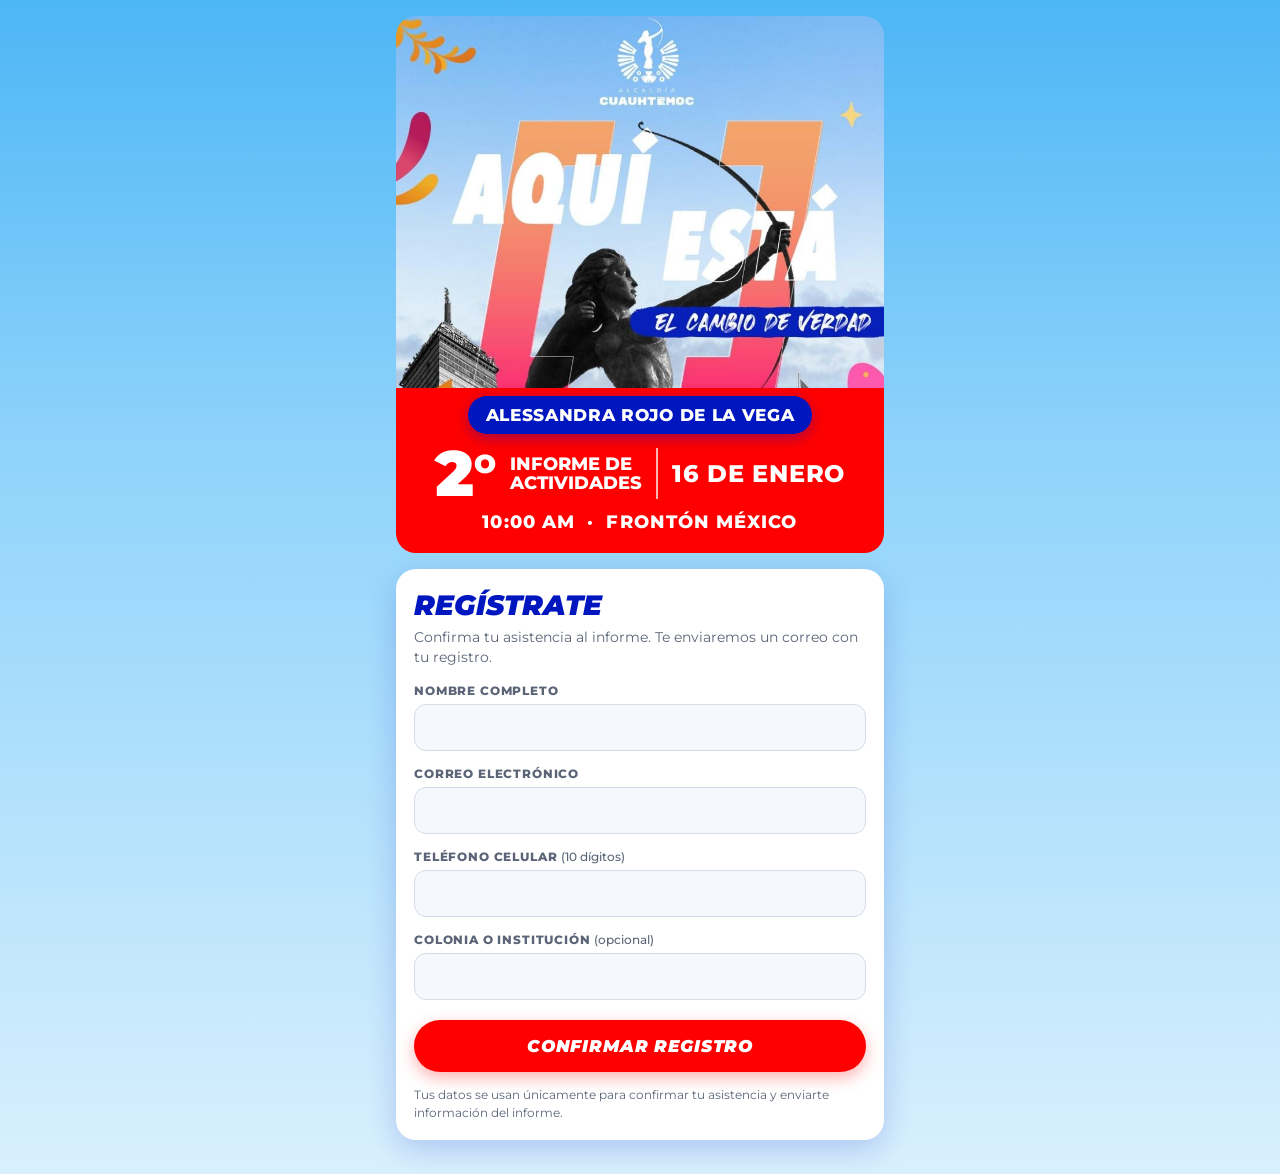
==== index.html @ 1a973a2f "Flyer con hora y sede (Frontón México, 10:00), mapa y vista previa" ====
<!doctype html>
<html lang="es">
<head>
<meta charset="utf-8">
<meta name="viewport" content="width=device-width, initial-scale=1, viewport-fit=cover">
<meta name="robots" content="noindex, nofollow">
<title>Regístrate · 2º Informe de Actividades</title>
<meta name="description" content="Regístrate al 2º Informe de Actividades de Alessandra Rojo de la Vega. 16 de enero.">
<meta property="og:type" content="website">
<meta property="og:locale" content="es_MX">
<meta property="og:title" content="2º Informe de Actividades · Regístrate">
<meta property="og:description" content="Alessandra Rojo de la Vega · 16 de enero. Aquí está el cambio de verdad.">
<meta property="og:url" content="https://aquiesta.online/">
<meta property="og:image" content="https://aquiesta.online/preview-informe-v1.jpg">
<meta property="og:image:secure_url" content="https://aquiesta.online/preview-informe-v1.jpg">
<meta property="og:image:type" content="image/jpeg">
<meta property="og:image:alt" content="2º Informe de Actividades · Alessandra Rojo de la Vega · 16 de enero">
<meta property="og:image:width" content="1200">
<meta property="og:image:height" content="630">
<meta name="twitter:card" content="summary_large_image">
<meta name="twitter:image" content="https://aquiesta.online/preview-informe-v1.jpg">
<link rel="preconnect" href="https://fonts.googleapis.com">
<link rel="preconnect" href="https://fonts.gstatic.com" crossorigin>
<link href="https://fonts.googleapis.com/css2?family=Montserrat:ital,wght@0,500;0,600;0,800;0,900;1,800;1,900&display=swap" rel="stylesheet">
<style>
:root{--azul:#0017bf;--rojo:#fe0000;--cielo:#4db6f5;--naranja:#ffa368;--rosa:#ff4174;--tinta:#101528;--mute:#5b6577;--linea:#d5dce8;--err:#d40000}
*{box-sizing:border-box;margin:0}
html{-webkit-text-size-adjust:100%}
body{font-family:Montserrat,system-ui,sans-serif;color:var(--tinta);min-height:100vh;background:linear-gradient(180deg,var(--cielo) 0,#8fd3fb 38%,#d9f0fd 100%);
  padding:env(safe-area-inset-top) 0 env(safe-area-inset-bottom)}
.wrap{max-width:520px;margin:0 auto;padding:0 16px 34px}
.hero{position:relative;margin-top:16px;border-radius:20px 20px 0 0;overflow:hidden;background:var(--cielo);height:372px}
.hero img{display:block;width:100%;height:100%;object-fit:cover;object-position:50% 2%}
.cinta{background:var(--rojo);color:#fff;padding:18px 18px 20px;border-radius:0 0 20px 20px;text-align:center}
.pill{display:inline-block;background:var(--azul);color:#fff;font-weight:800;letter-spacing:.04em;font-size:clamp(13px,3.9vw,17px);padding:9px 18px;border-radius:999px;text-transform:uppercase;margin-top:-34px;position:relative;box-shadow:0 4px 14px rgba(0,23,191,.35)}
.inf{display:flex;justify-content:center;align-items:center;gap:14px;margin-top:14px;text-transform:uppercase;line-height:1.05}
.inf b{font-weight:900;font-size:clamp(46px,14vw,64px);line-height:.8}
.inf b sup{font-size:.4em;vertical-align:top;position:relative;top:.25em}
.inf span{font-weight:800;font-size:clamp(14px,4.2vw,18px);text-align:left}
.inf i{width:2px;align-self:stretch;background:rgba(255,255,255,.7)}
.inf em{font-style:normal;font-weight:800;font-size:clamp(17px,5.4vw,24px);letter-spacing:.03em}
.lugar{margin-top:12px;font-weight:800;font-size:clamp(14px,4.3vw,18px);letter-spacing:.06em;text-transform:uppercase;color:#fff}
.card{background:#fff;border-radius:20px;padding:22px 18px 18px;margin-top:16px;box-shadow:0 10px 30px rgba(0,23,191,.18)}
.card h1{font-weight:900;font-style:italic;text-transform:uppercase;font-size:28px;line-height:1;color:var(--azul)}
.card .sub{color:var(--mute);font-size:14px;line-height:1.45;margin:8px 0 6px}
label{display:block;font-size:12px;font-weight:800;letter-spacing:.07em;text-transform:uppercase;color:var(--mute);margin:15px 0 6px}
label i{font-style:normal;font-weight:500;text-transform:none;letter-spacing:0}
input[type=text],input[type=email],input[type=tel]{width:100%;font:inherit;font-size:16px;color:var(--tinta);background:#f5f8fc;border:1.5px solid var(--linea);border-radius:12px;padding:13px 14px;outline:none;-webkit-appearance:none;appearance:none}
input:focus{border-color:var(--azul);box-shadow:0 0 0 3px rgba(0,23,191,.15);background:#fff}
.hp{position:absolute;left:-9999px;width:1px;height:1px;overflow:hidden}
button{margin-top:20px;width:100%;font-family:inherit;font-size:17px;font-weight:900;font-style:italic;text-transform:uppercase;letter-spacing:.05em;color:#fff;background:var(--rojo);border:0;border-radius:999px;padding:16px;cursor:pointer;-webkit-appearance:none;box-shadow:0 6px 16px rgba(254,0,0,.3)}
button:disabled{opacity:.6;cursor:default}
.msg{margin-top:12px;font-size:14px;font-weight:600;color:var(--err);line-height:1.4}
.note{font-size:12px;color:var(--mute);line-height:1.5;margin-top:14px}
.ok{display:none;text-align:center;padding:26px 6px 14px}
.ok .tick{width:68px;height:68px;border-radius:50%;background:var(--azul);color:#fff;font-size:38px;font-weight:800;display:flex;align-items:center;justify-content:center;margin:0 auto 16px}
.ok h2{font-weight:900;font-style:italic;text-transform:uppercase;font-size:30px;line-height:1;color:var(--azul)}
.ok p{color:var(--mute);margin-top:12px;font-size:15px;line-height:1.5}
.ok p b{color:var(--tinta)}
.dato{margin:18px 0 0;border-top:1px solid var(--linea);text-align:left}
.dato div{display:flex;gap:14px;padding:12px 0;border-bottom:1px solid var(--linea);font-size:15px}
.dato small{flex:0 0 74px;font-size:11px;font-weight:800;letter-spacing:.08em;text-transform:uppercase;color:var(--mute);padding-top:3px}
.pie{margin-top:22px;text-align:center}
.pie img{height:54px;width:auto;opacity:.95}
</style>
</head>
<body>
<div class="wrap">
  <div class="hero"><img src="flyer.jpg" alt="Aquí está el cambio de verdad. Alessandra Rojo de la Vega. 2º Informe de Actividades, 16 de enero." fetchpriority="high"></div>
  <div class="cinta">
    <div class="pill">Alessandra Rojo de la Vega</div>
    <div class="inf"><b>2<sup>o</sup></b><span>Informe de<br>Actividades</span><i></i><em>16 de enero</em></div>
    <div class="lugar">10:00 am &nbsp;·&nbsp; Frontón México</div>
  </div>

  <form class="card" id="f" novalidate>
    <div id="formBody">
      <h1>Regístrate</h1>
      <p class="sub">Confirma tu asistencia al informe. Te enviaremos un correo con tu registro.</p>
      <label for="nombre">Nombre completo</label>
      <input id="nombre" name="nombre" type="text" autocomplete="name" required maxlength="120">
      <label for="correo">Correo electrónico</label>
      <input id="correo" name="correo" type="email" autocomplete="email" inputmode="email" required maxlength="120">
      <label for="tel">Teléfono celular <i>(10 dígitos)</i></label>
      <input id="tel" name="telefono" type="tel" autocomplete="tel-national" inputmode="numeric" required maxlength="20">
      <label for="colonia">Colonia o institución <i>(opcional)</i></label>
      <input id="colonia" name="colonia" type="text" autocomplete="organization" maxlength="120">
      <div class="hp" aria-hidden="true"><label>No llenar<input type="text" name="web" tabindex="-1" autocomplete="off"></label></div>
      <button id="go" type="submit">Confirmar registro</button>
      <div class="msg" id="msg" role="alert"></div>
      <p class="note">Tus datos se usan únicamente para confirmar tu asistencia y enviarte información del informe.</p>
    </div>
    <div class="ok" id="ok" role="status">
      <div class="tick">✓</div>
      <h2>Registro confirmado</h2>
      <p>Gracias, <b id="okName"></b>.<br>Te enviamos un correo a <b id="okMail"></b>.<br>Si no lo ves, revisa tu carpeta de spam.</p>
      <div class="dato">
        <div><small>Evento</small><span><b>2º Informe de Actividades</b></span></div>
        <div><small>Fecha</small><span><b>Sábado 16 de enero</b></span></div>
        <div><small>Sede y hora</small><span id="okSede">Te las confirmamos por correo.</span></div>
      </div>
    </div>
  </form>

</div>

<script>
(function(){
  // URL del Web App de Google Apps Script (ver apps_script.gs). Vacío = registro NO disponible.
  var APPS_SCRIPT_URL = '';
  // Sede y hora: cuando estén confirmadas, escríbelas aquí (y en el script). Vacío = "te las confirmamos por correo".
  var SEDE_HORA = '10:00 h · Frontón México';
  if(SEDE_HORA) document.getElementById('okSede').textContent = SEDE_HORA;

  var f=document.getElementById('f'), msg=document.getElementById('msg'), go=document.getElementById('go');
  function say(t){ msg.textContent=t||''; }
  var TYPOS={'gmail.co':'gmail.com','gmail.con':'gmail.com','gmail.cm':'gmail.com','gmial.com':'gmail.com','gmai.com':'gmail.com',
             'hotmial.com':'hotmail.com','hotmail.con':'hotmail.com','outlook.con':'outlook.com','yahoo.con':'yahoo.com'};
  f.addEventListener('submit',function(e){
    e.preventDefault(); say('');
    var d=new FormData(f);
    if(d.get('web')) return;                                  // honeypot
    var nombre=(d.get('nombre')||'').trim(), correo=(d.get('correo')||'').trim(),
        tel=(d.get('telefono')||'').replace(/\D/g,'');
    if(tel.length===12 && tel.indexOf('52')===0) tel=tel.slice(2);
    if(tel.length===13 && tel.indexOf('521')===0) tel=tel.slice(3);
    if(nombre.split(/\s+/).filter(Boolean).length<2){ say('Escribe tu nombre completo.'); return; }
    if(!/^[^\s@]+@[^\s@]+\.[^\s@]{2,}$/.test(correo)){ say('Revisa tu correo electrónico.'); return; }
    var dom=correo.split('@')[1].toLowerCase();
    if(TYPOS[dom]){ say('Revisa tu correo: ¿quisiste escribir @'+TYPOS[dom]+'?'); return; }
    if(tel.length!==10){ say('El teléfono debe tener 10 dígitos.'); return; }
    if(!APPS_SCRIPT_URL){ say('El registro aún no está disponible. Inténtalo más tarde.'); return; }
    go.disabled=true; go.textContent='Enviando…';
    var body=new URLSearchParams({nombre:nombre,correo:correo,telefono:tel,colonia:(d.get('colonia')||'').trim(),origen:'registro_informe'});
    fetch(APPS_SCRIPT_URL,{method:'POST',mode:'no-cors',body:body})
      .then(function(){
        document.getElementById('okName').textContent=nombre.split(/\s+/)[0];
        document.getElementById('okMail').textContent=correo;
        document.getElementById('formBody').style.display='none';
        document.getElementById('ok').style.display='block';
        window.scrollTo({top:document.querySelector('.card').offsetTop-12,behavior:'smooth'});
      })
      .catch(function(){ go.disabled=false; go.textContent='Confirmar registro'; say('No pudimos enviar tu registro. Revisa tu conexión e inténtalo de nuevo.'); });
  });
})();
</script>
</body>
</html>
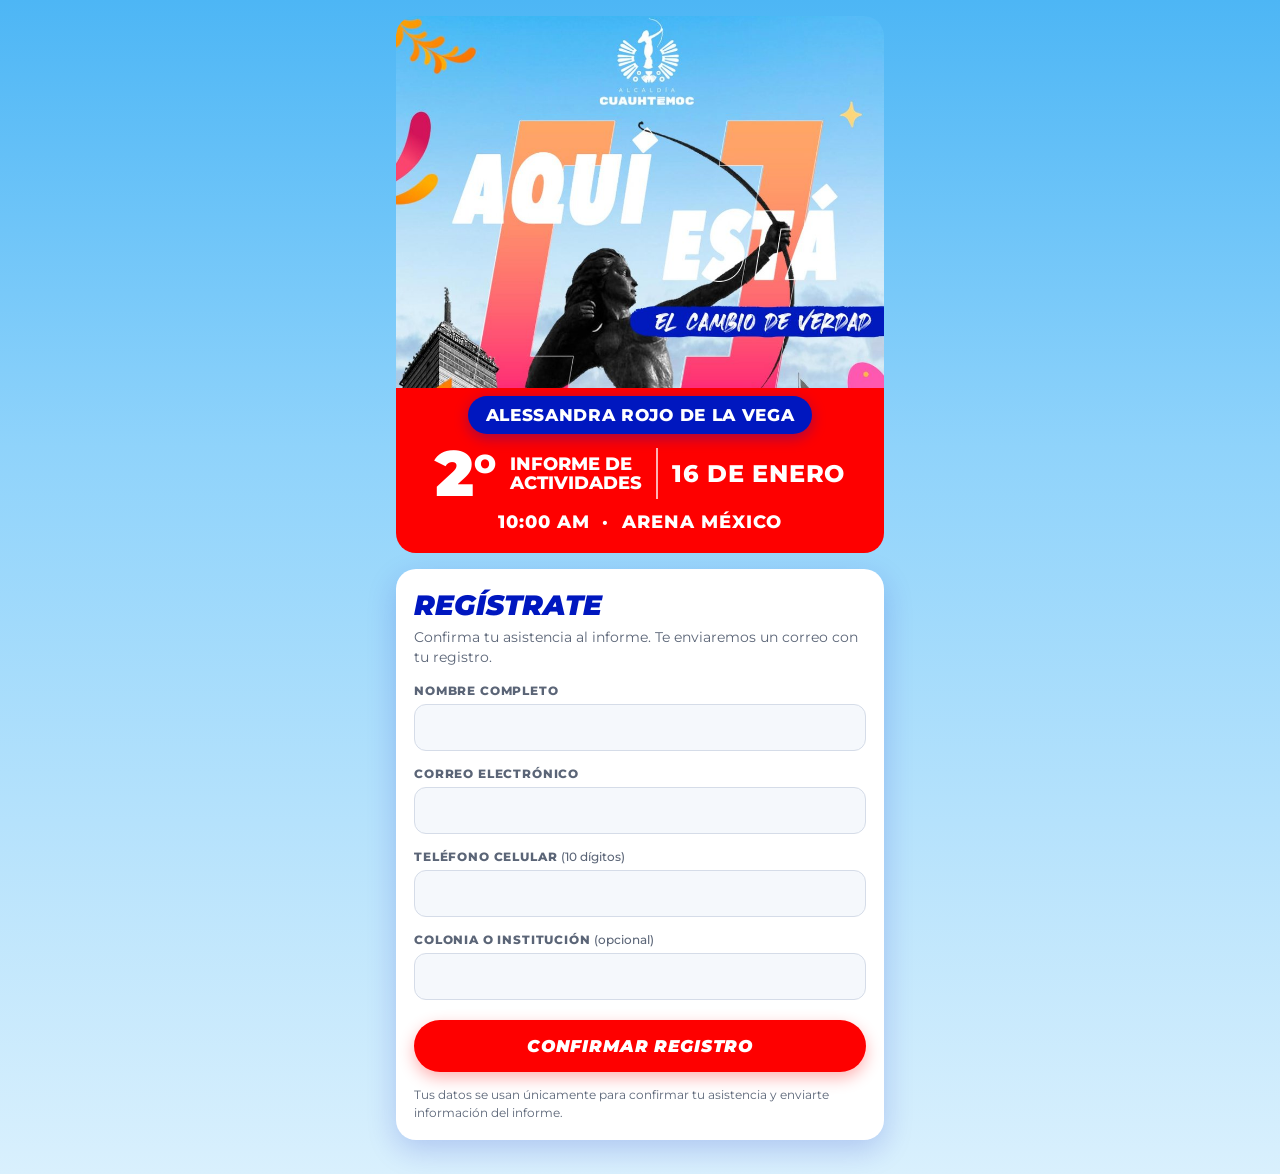
==== commit 03dc2a4b: "Sede: Arena México, 10:00 (provisional); flyer sin sede; mapa" ====
--- a/index.html
+++ b/index.html
@@ -70,7 +70,7 @@
   <div class="cinta">
     <div class="pill">Alessandra Rojo de la Vega</div>
     <div class="inf"><b>2<sup>o</sup></b><span>Informe de<br>Actividades</span><i></i><em>16 de enero</em></div>
-    <div class="lugar">10:00 am &nbsp;·&nbsp; Frontón México</div>
+    <div class="lugar">10:00 am &nbsp;·&nbsp; Arena México</div>
   </div>
 
   <form class="card" id="f" novalidate>
@@ -109,7 +109,7 @@
   // URL del Web App de Google Apps Script (ver apps_script.gs). Vacío = registro NO disponible.
   var APPS_SCRIPT_URL = '';
   // Sede y hora: cuando estén confirmadas, escríbelas aquí (y en el script). Vacío = "te las confirmamos por correo".
-  var SEDE_HORA = '10:00 h · Frontón México';
+  var SEDE_HORA = '10:00 h · Arena México';
   if(SEDE_HORA) document.getElementById('okSede').textContent = SEDE_HORA;
 
   var f=document.getElementById('f'), msg=document.getElementById('msg'), go=document.getElementById('go');
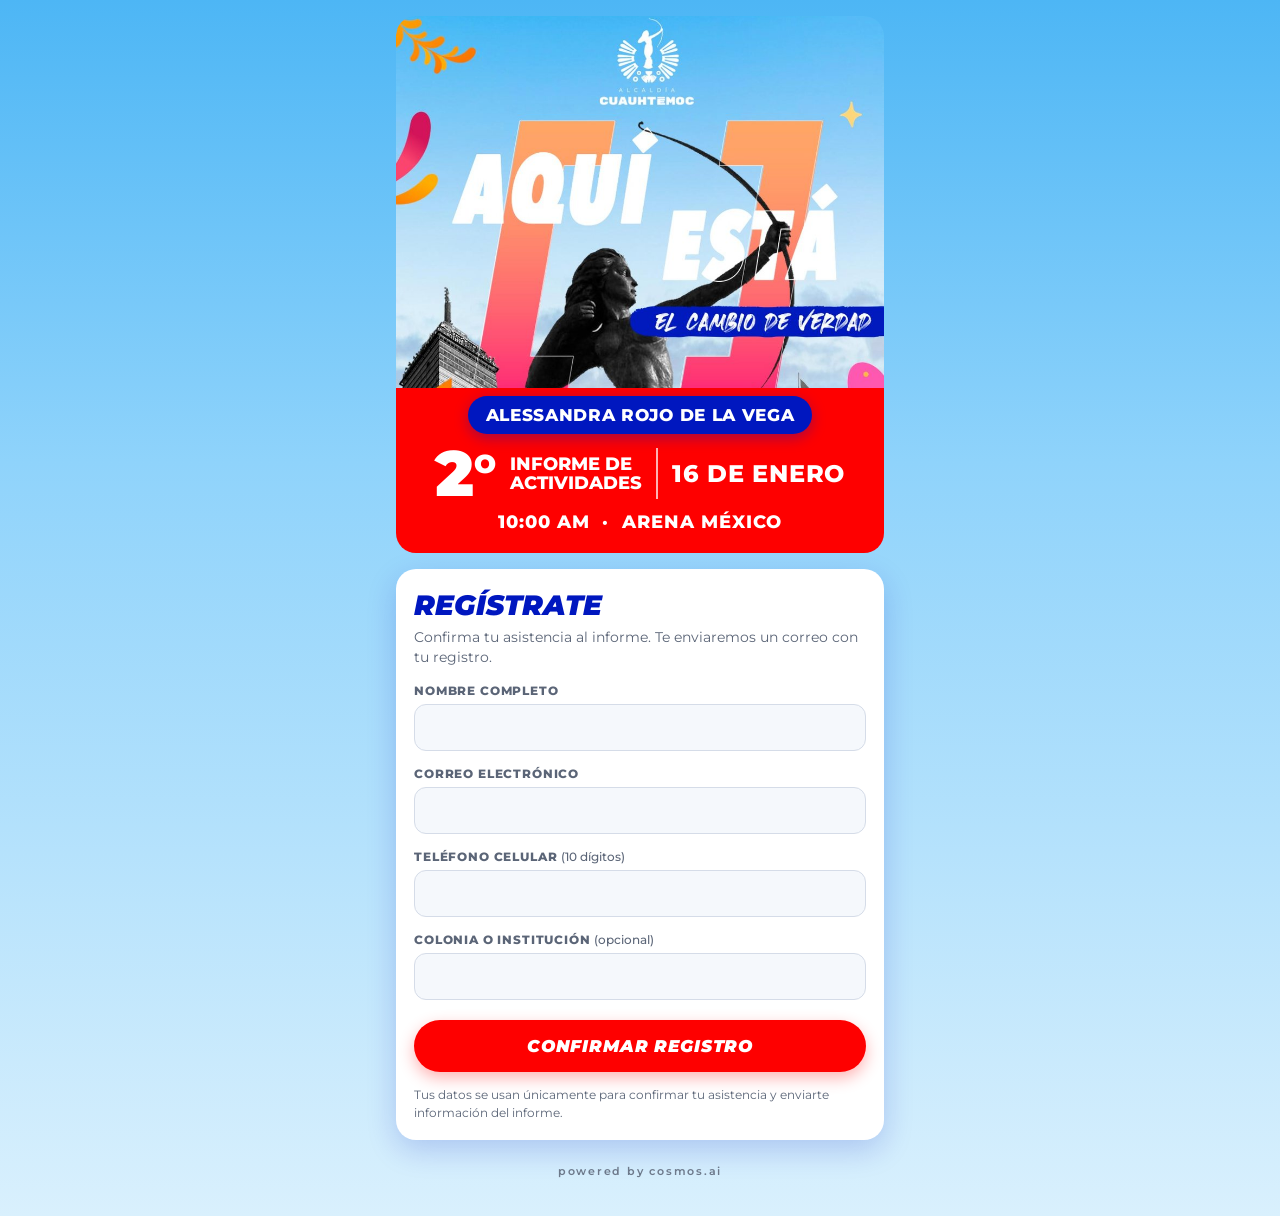
==== commit 34c4aed4: "Sello 'powered by cosmos.ai' al pie del registro" ====
--- a/index.html
+++ b/index.html
@@ -40,6 +40,7 @@
 .inf i{width:2px;align-self:stretch;background:rgba(255,255,255,.7)}
 .inf em{font-style:normal;font-weight:800;font-size:clamp(17px,5.4vw,24px);letter-spacing:.03em}
 .lugar{margin-top:12px;font-weight:800;font-size:clamp(14px,4.3vw,18px);letter-spacing:.06em;text-transform:uppercase;color:#fff}
+.sello{margin:24px 0 4px;text-align:center;font-size:11px;font-weight:600;letter-spacing:.16em;color:var(--mute);opacity:.85}
 .card{background:#fff;border-radius:20px;padding:22px 18px 18px;margin-top:16px;box-shadow:0 10px 30px rgba(0,23,191,.18)}
 .card h1{font-weight:900;font-style:italic;text-transform:uppercase;font-size:28px;line-height:1;color:var(--azul)}
 .card .sub{color:var(--mute);font-size:14px;line-height:1.45;margin:8px 0 6px}
@@ -102,12 +103,14 @@
     </div>
   </form>
 
+  <div class="sello">powered by cosmos.ai</div>
+
 </div>
 
 <script>
 (function(){
   // URL del Web App de Google Apps Script (ver apps_script.gs). Vacío = registro NO disponible.
-  var APPS_SCRIPT_URL = '';
+  var APPS_SCRIPT_URL = 'https://script.google.com/macros/s/AKfycbw6vElQIbY4dTt1Azn4M4fqI1byjR2br9To57a82wv-RH0VJAIsZEYE8bzwhRHwAn7L/exec';
   // Sede y hora: cuando estén confirmadas, escríbelas aquí (y en el script). Vacío = "te las confirmamos por correo".
   var SEDE_HORA = '10:00 h · Arena México';
   if(SEDE_HORA) document.getElementById('okSede').textContent = SEDE_HORA;
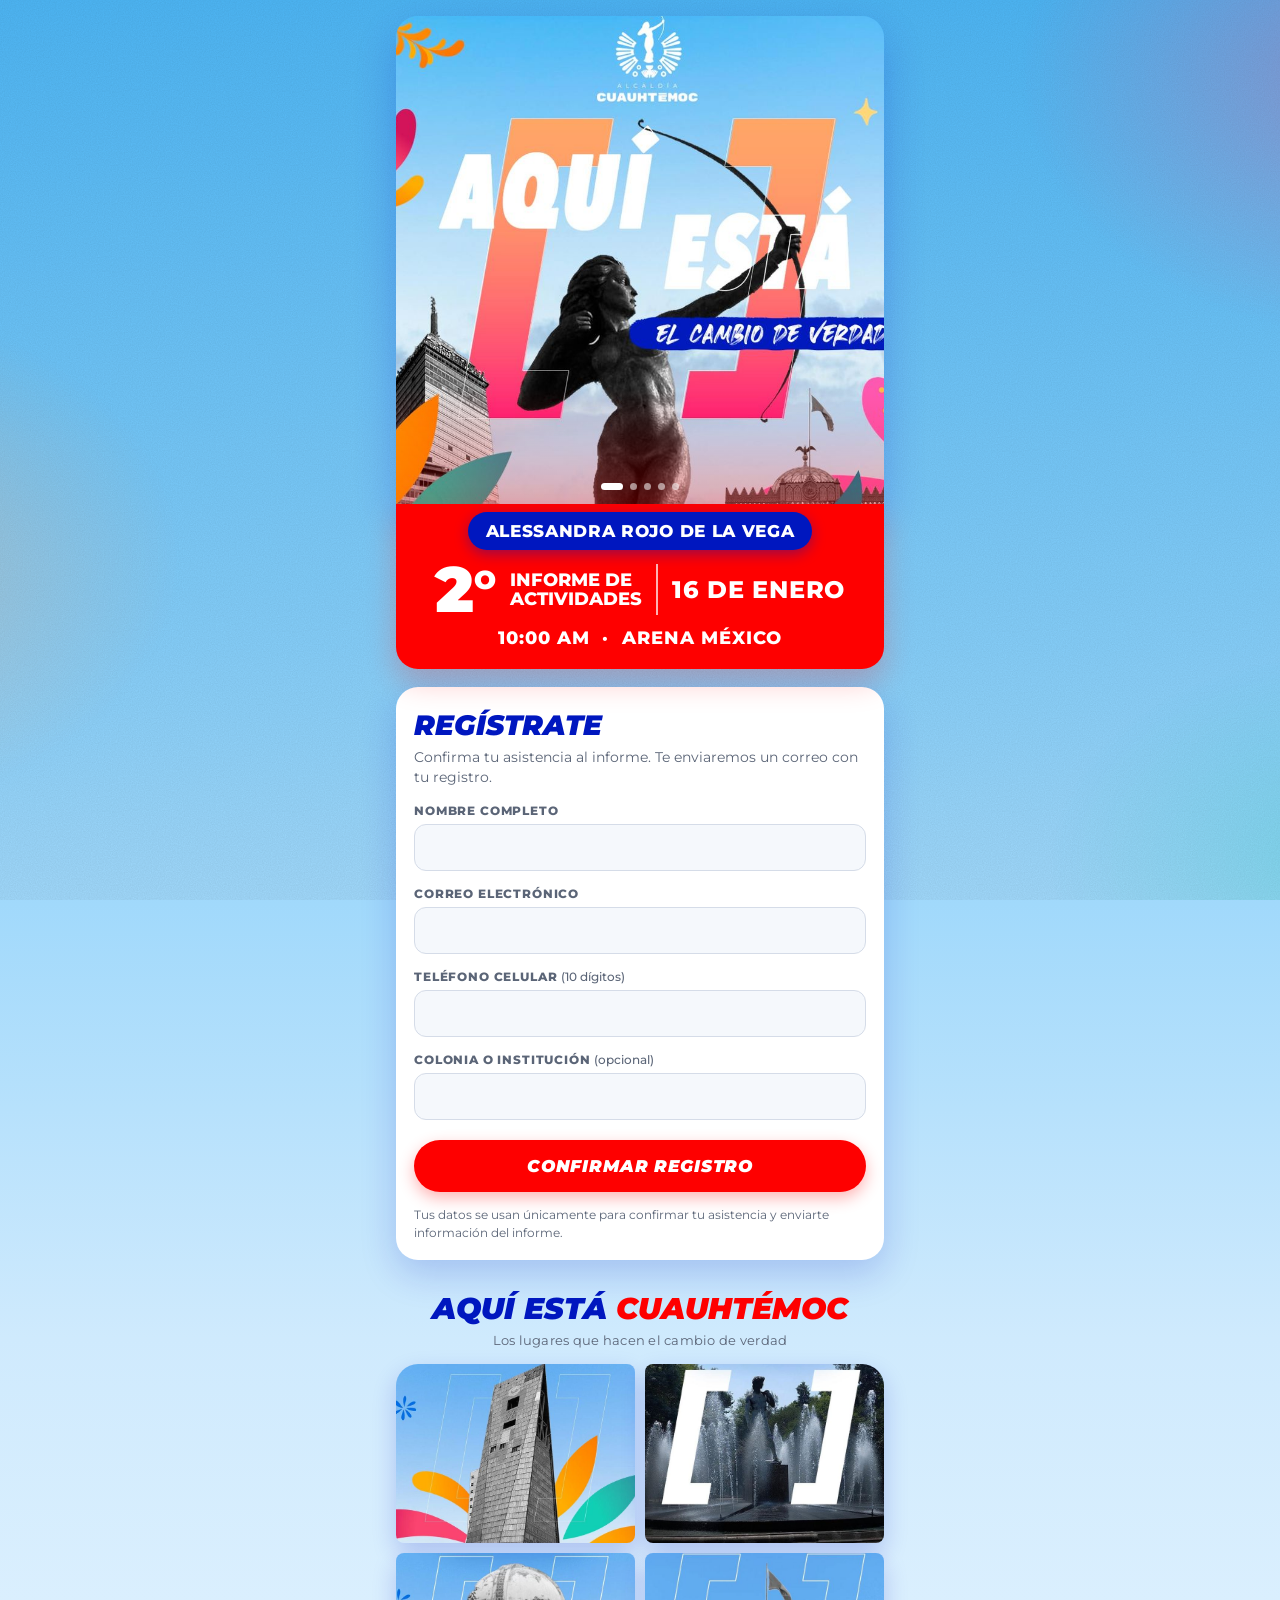
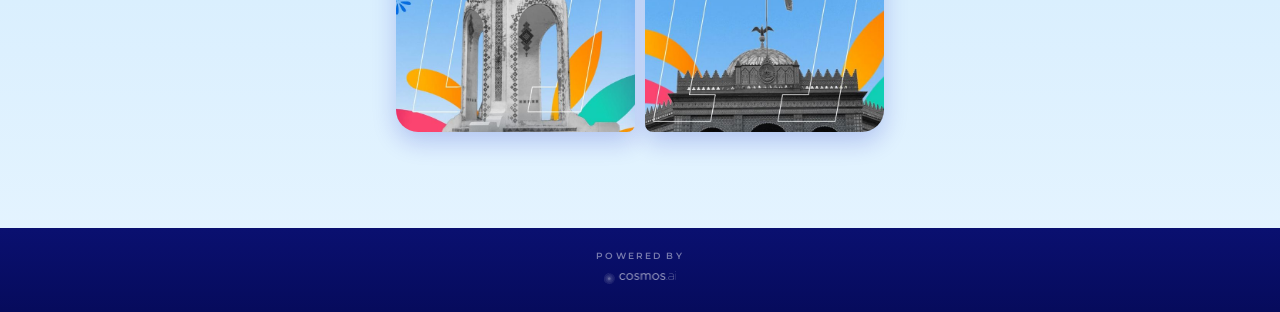
==== commit 021e2fb8: "Diseño premium: carrusel de carteles, mosaico de lugares, textura, llamada flotante y sello con logo" ====
--- a/index.html
+++ b/index.html
@@ -22,17 +22,30 @@
 <link rel="preconnect" href="https://fonts.googleapis.com">
 <link rel="preconnect" href="https://fonts.gstatic.com" crossorigin>
 <link href="https://fonts.googleapis.com/css2?family=Montserrat:ital,wght@0,500;0,600;0,800;0,900;1,800;1,900&display=swap" rel="stylesheet">
+<link rel="preload" as="image" href="img/hero-0.jpg">
 <style>
-:root{--azul:#0017bf;--rojo:#fe0000;--cielo:#4db6f5;--naranja:#ffa368;--rosa:#ff4174;--tinta:#101528;--mute:#5b6577;--linea:#d5dce8;--err:#d40000}
+:root{--azul:#0017bf;--noche:#060b5c;--rojo:#fe0000;--cielo:#4db6f5;--naranja:#ffa368;--rosa:#ff4174;--tinta:#101528;--mute:#5b6577;--linea:#d5dce8;--err:#d40000}
 *{box-sizing:border-box;margin:0}
-html{-webkit-text-size-adjust:100%}
-body{font-family:Montserrat,system-ui,sans-serif;color:var(--tinta);min-height:100vh;background:linear-gradient(180deg,var(--cielo) 0,#8fd3fb 38%,#d9f0fd 100%);
-  padding:env(safe-area-inset-top) 0 env(safe-area-inset-bottom)}
-.wrap{max-width:520px;margin:0 auto;padding:0 16px 34px}
-.hero{position:relative;margin-top:16px;border-radius:20px 20px 0 0;overflow:hidden;background:var(--cielo);height:372px}
-.hero img{display:block;width:100%;height:100%;object-fit:cover;object-position:50% 2%}
-.cinta{background:var(--rojo);color:#fff;padding:18px 18px 20px;border-radius:0 0 20px 20px;text-align:center}
-.pill{display:inline-block;background:var(--azul);color:#fff;font-weight:800;letter-spacing:.04em;font-size:clamp(13px,3.9vw,17px);padding:9px 18px;border-radius:999px;text-transform:uppercase;margin-top:-34px;position:relative;box-shadow:0 4px 14px rgba(0,23,191,.35)}
+html{-webkit-text-size-adjust:100%;scroll-behavior:smooth}
+body{font-family:Montserrat,system-ui,sans-serif;color:var(--tinta);min-height:100vh;position:relative;overflow-x:hidden;
+  background:linear-gradient(180deg,var(--cielo) 0,#86cffa 34%,#cfeafd 70%,#e7f5ff 100%);padding-top:env(safe-area-inset-top)}
+/* textura: grano fino + destellos de color de la marca */
+body::before{content:"";position:fixed;inset:0;pointer-events:none;z-index:0;opacity:.09;mix-blend-mode:multiply;
+  background-image:url("data:image/svg+xml;utf8,<svg xmlns='http://www.w3.org/2000/svg' width='180' height='180'><filter id='n'><feTurbulence type='fractalNoise' baseFrequency='.85' numOctaves='2' stitchTiles='stitch'/><feColorMatrix values='0 0 0 0 0  0 0 0 0 0  0 0 0 0 0  0 0 0 .9 0'/></filter><rect width='100%' height='100%' filter='url(%23n)'/></svg>")}
+body::after{content:"";position:fixed;inset:0;pointer-events:none;z-index:0;
+  background:radial-gradient(520px 380px at 108% 8%,rgba(255,65,116,.30),transparent 70%),radial-gradient(480px 360px at -12% 62%,rgba(255,163,104,.30),transparent 70%),radial-gradient(420px 300px at 105% 96%,rgba(0,200,170,.20),transparent 70%)}
+.wrap{position:relative;z-index:1;max-width:520px;margin:0 auto;padding:16px 16px 96px}
+/* héroe: carrusel de los carteles */
+.hero{position:relative;aspect-ratio:1/1;border-radius:22px 22px 0 0;overflow:hidden;background:var(--cielo);box-shadow:0 18px 40px rgba(0,23,191,.22)}
+.sl{position:absolute;inset:0;width:100%;height:100%;object-fit:cover;opacity:0;transition:opacity 1.1s ease;transform:scale(1)}
+.sl.on{opacity:1;animation:kb 7.5s ease-out forwards}
+@keyframes kb{from{transform:scale(1)}to{transform:scale(1.07)}}
+.hero::after{content:"";position:absolute;left:0;right:0;bottom:0;height:34%;background:linear-gradient(180deg,transparent,rgba(254,0,0,.0) 30%,rgba(254,0,0,.28));pointer-events:none}
+.dots{position:absolute;left:0;right:0;bottom:14px;display:flex;justify-content:center;gap:7px;z-index:2}
+.dots span{display:block;width:7px;height:7px;border-radius:99px;background:rgba(255,255,255,.55);transition:all .35s;cursor:pointer}
+.dots span.on{width:22px;background:#fff}
+.cinta{position:relative;background:var(--rojo);color:#fff;padding:18px 18px 20px;border-radius:0 0 22px 22px;text-align:center;box-shadow:0 14px 30px rgba(254,0,0,.22)}
+.pill{display:inline-block;background:var(--azul);color:#fff;font-weight:800;letter-spacing:.04em;font-size:clamp(13px,3.9vw,17px);padding:9px 18px;border-radius:999px;text-transform:uppercase;margin-top:-34px;position:relative;box-shadow:0 4px 14px rgba(0,23,191,.4)}
 .inf{display:flex;justify-content:center;align-items:center;gap:14px;margin-top:14px;text-transform:uppercase;line-height:1.05}
 .inf b{font-weight:900;font-size:clamp(46px,14vw,64px);line-height:.8}
 .inf b sup{font-size:.4em;vertical-align:top;position:relative;top:.25em}
@@ -40,8 +53,8 @@
 .inf i{width:2px;align-self:stretch;background:rgba(255,255,255,.7)}
 .inf em{font-style:normal;font-weight:800;font-size:clamp(17px,5.4vw,24px);letter-spacing:.03em}
 .lugar{margin-top:12px;font-weight:800;font-size:clamp(14px,4.3vw,18px);letter-spacing:.06em;text-transform:uppercase;color:#fff}
-.sello{margin:24px 0 4px;text-align:center;font-size:11px;font-weight:600;letter-spacing:.16em;color:var(--mute);opacity:.85}
-.card{background:#fff;border-radius:20px;padding:22px 18px 18px;margin-top:16px;box-shadow:0 10px 30px rgba(0,23,191,.18)}
+#registro{scroll-margin-top:14px}
+.card{background:#fff;border-radius:22px;padding:24px 18px 18px;margin-top:18px;box-shadow:0 14px 36px rgba(0,23,191,.18)}
 .card h1{font-weight:900;font-style:italic;text-transform:uppercase;font-size:28px;line-height:1;color:var(--azul)}
 .card .sub{color:var(--mute);font-size:14px;line-height:1.45;margin:8px 0 6px}
 label{display:block;font-size:12px;font-weight:800;letter-spacing:.07em;text-transform:uppercase;color:var(--mute);margin:15px 0 6px}
@@ -61,20 +74,45 @@
 .dato{margin:18px 0 0;border-top:1px solid var(--linea);text-align:left}
 .dato div{display:flex;gap:14px;padding:12px 0;border-bottom:1px solid var(--linea);font-size:15px}
 .dato small{flex:0 0 74px;font-size:11px;font-weight:800;letter-spacing:.08em;text-transform:uppercase;color:var(--mute);padding-top:3px}
-.pie{margin-top:22px;text-align:center}
-.pie img{height:54px;width:auto;opacity:.95}
+/* galería */
+.gal{margin-top:34px}
+.gal h2{font-weight:900;font-style:italic;text-transform:uppercase;font-size:clamp(22px,6.6vw,30px);line-height:1;color:var(--azul);text-align:center}
+.gal h2 em{font-style:italic;color:var(--rojo)}
+.gal p{text-align:center;color:var(--mute);font-size:13px;margin:8px 0 16px;letter-spacing:.02em}
+.mos{display:grid;grid-template-columns:1fr 1fr;gap:10px}
+.mos img{display:block;width:100%;aspect-ratio:4/3;object-fit:cover;border-radius:16px;box-shadow:0 10px 24px rgba(0,23,191,.20);background:#9ad3fa}
+.mos img:nth-child(1){border-radius:22px 8px 8px 8px}.mos img:nth-child(2){border-radius:8px 22px 8px 8px}
+.mos img:nth-child(3){border-radius:8px 8px 8px 22px}.mos img:nth-child(4){border-radius:8px 8px 22px 8px}
+/* aparición suave */
+.js .rv{opacity:0;transform:translateY(18px);transition:opacity .8s ease,transform .8s ease}
+.js .rv.in{opacity:1;transform:none}
+/* llamada flotante */
+.cta{position:fixed;left:50%;bottom:calc(16px + env(safe-area-inset-bottom));transform:translateX(-50%);z-index:20;background:var(--rojo);color:#fff;text-decoration:none;font-weight:900;font-style:italic;text-transform:uppercase;letter-spacing:.06em;font-size:15px;padding:14px 30px;border-radius:999px;box-shadow:0 10px 26px rgba(254,0,0,.4);transition:opacity .3s,transform .3s}
+.cta.off{opacity:0;pointer-events:none;transform:translate(-50%,12px)}
+/* pie con el sello */
+.pie{position:relative;z-index:1;background:linear-gradient(180deg,#0a1070,var(--noche));padding:22px 16px calc(24px + env(safe-area-inset-bottom));text-align:center}
+.pie span{display:block;font-size:9px;font-weight:600;letter-spacing:.24em;text-transform:uppercase;color:rgba(255,255,255,.45);margin-bottom:8px}
+.pie img{height:13px;width:auto;opacity:.62}
+@media (prefers-reduced-motion:reduce){.sl.on{animation:none}.js .rv{opacity:1;transform:none;transition:none}html{scroll-behavior:auto}}
 </style>
 </head>
 <body>
-<div class="wrap">
-  <div class="hero"><img src="flyer.jpg" alt="Aquí está el cambio de verdad. Alessandra Rojo de la Vega. 2º Informe de Actividades, 16 de enero." fetchpriority="high"></div>
+<main class="wrap">
+  <section class="hero" aria-label="Aquí está el cambio de verdad">
+    <img class="sl on" src="img/hero-0.jpg" alt="Aquí está el cambio de verdad. Alessandra Rojo de la Vega, 2º Informe de Actividades." fetchpriority="high">
+    <img class="sl" data-src="img/hero-1.jpg" alt="Torre en Cuauhtémoc. Aquí está el cambio de verdad.">
+    <img class="sl" data-src="img/hero-2.jpg" alt="Parque Río de Janeiro. Aquí está el cambio de verdad.">
+    <img class="sl" data-src="img/hero-3.jpg" alt="Plaza Iztaccíhuatl. Aquí está el cambio de verdad.">
+    <img class="sl" data-src="img/hero-4.jpg" alt="Kiosco Morisco. Aquí está el cambio de verdad.">
+    <div class="dots" id="dots" aria-hidden="true"></div>
+  </section>
   <div class="cinta">
     <div class="pill">Alessandra Rojo de la Vega</div>
     <div class="inf"><b>2<sup>o</sup></b><span>Informe de<br>Actividades</span><i></i><em>16 de enero</em></div>
     <div class="lugar">10:00 am &nbsp;·&nbsp; Arena México</div>
   </div>
 
-  <form class="card" id="f" novalidate>
+  <div id="registro"><form class="card" id="f" novalidate>
     <div id="formBody">
       <h1>Regístrate</h1>
       <p class="sub">Confirma tu asistencia al informe. Te enviaremos un correo con tu registro.</p>
@@ -101,12 +139,47 @@
         <div><small>Sede y hora</small><span id="okSede">Te las confirmamos por correo.</span></div>
       </div>
     </div>
-  </form>
-
-  <div class="sello">powered by cosmos.ai</div>
-
-</div>
-
+  </form></div>
+
+  <section class="gal rv">
+    <h2>Aquí está <em>Cuauhtémoc</em></h2>
+    <p>Los lugares que hacen el cambio de verdad</p>
+    <div class="mos">
+      <img src="img/mos-0.jpg" alt="Torre" loading="lazy">
+      <img src="img/mos-1.jpg" alt="Parque Río de Janeiro" loading="lazy">
+      <img src="img/mos-2.jpg" alt="Plaza Iztaccíhuatl" loading="lazy">
+      <img src="img/mos-3.jpg" alt="Kiosco Morisco" loading="lazy">
+    </div>
+  </section>
+</main>
+
+<footer class="pie"><span>powered by</span><img src="cosmos.png" alt="cosmos.ai"></footer>
+<a class="cta" id="cta" href="#registro">Regístrate</a>
+
+<script>
+(function(){
+  document.documentElement.classList.add('js');
+  var sl=[].slice.call(document.querySelectorAll('.sl')), dots=document.getElementById('dots'), cur=0, timer=null;
+  sl.forEach(function(_,k){ var d=document.createElement('span'); if(!k) d.className='on'; dots.appendChild(d); });
+  var dd=[].slice.call(dots.children);
+  function go(n){ sl[cur].classList.remove('on'); dd[cur].classList.remove('on'); cur=n%sl.length; sl[cur].classList.add('on'); dd[cur].classList.add('on'); }
+  window.addEventListener('load',function(){
+    sl.forEach(function(el){ if(el.getAttribute('data-src')) el.src=el.getAttribute('data-src'); });
+    if(!(window.matchMedia && matchMedia('(prefers-reduced-motion: reduce)').matches)){
+      timer=setInterval(function(){ if(!document.hidden) go(cur+1); },5200);
+    }
+  });
+  // aparición suave de la galería
+  var rv=[].slice.call(document.querySelectorAll('.rv'));
+  if('IntersectionObserver' in window){
+    var io=new IntersectionObserver(function(es){ es.forEach(function(e){ if(e.isIntersecting){ e.target.classList.add('in'); io.unobserve(e.target); } }); },{threshold:.12});
+    rv.forEach(function(el){ io.observe(el); });
+    // la llamada flotante se esconde cuando el formulario ya está a la vista
+    var cta=document.getElementById('cta');
+    new IntersectionObserver(function(es){ es.forEach(function(e){ cta.classList.toggle('off', e.isIntersecting); }); },{threshold:.2}).observe(document.getElementById('registro'));
+  } else { rv.forEach(function(el){ el.classList.add('in'); }); }
+})();
+</script>
 <script>
 (function(){
   // URL del Web App de Google Apps Script (ver apps_script.gs). Vacío = registro NO disponible.
@@ -140,7 +213,7 @@
         document.getElementById('okName').textContent=nombre.split(/\s+/)[0];
         document.getElementById('okMail').textContent=correo;
         document.getElementById('formBody').style.display='none';
-        document.getElementById('ok').style.display='block';
+        document.getElementById('ok').style.display='block'; var c0=document.getElementById('cta'); if(c0) c0.style.display='none';
         window.scrollTo({top:document.querySelector('.card').offsetTop-12,behavior:'smooth'});
       })
       .catch(function(){ go.disabled=false; go.textContent='Confirmar registro'; say('No pudimos enviar tu registro. Revisa tu conexión e inténtalo de nuevo.'); });
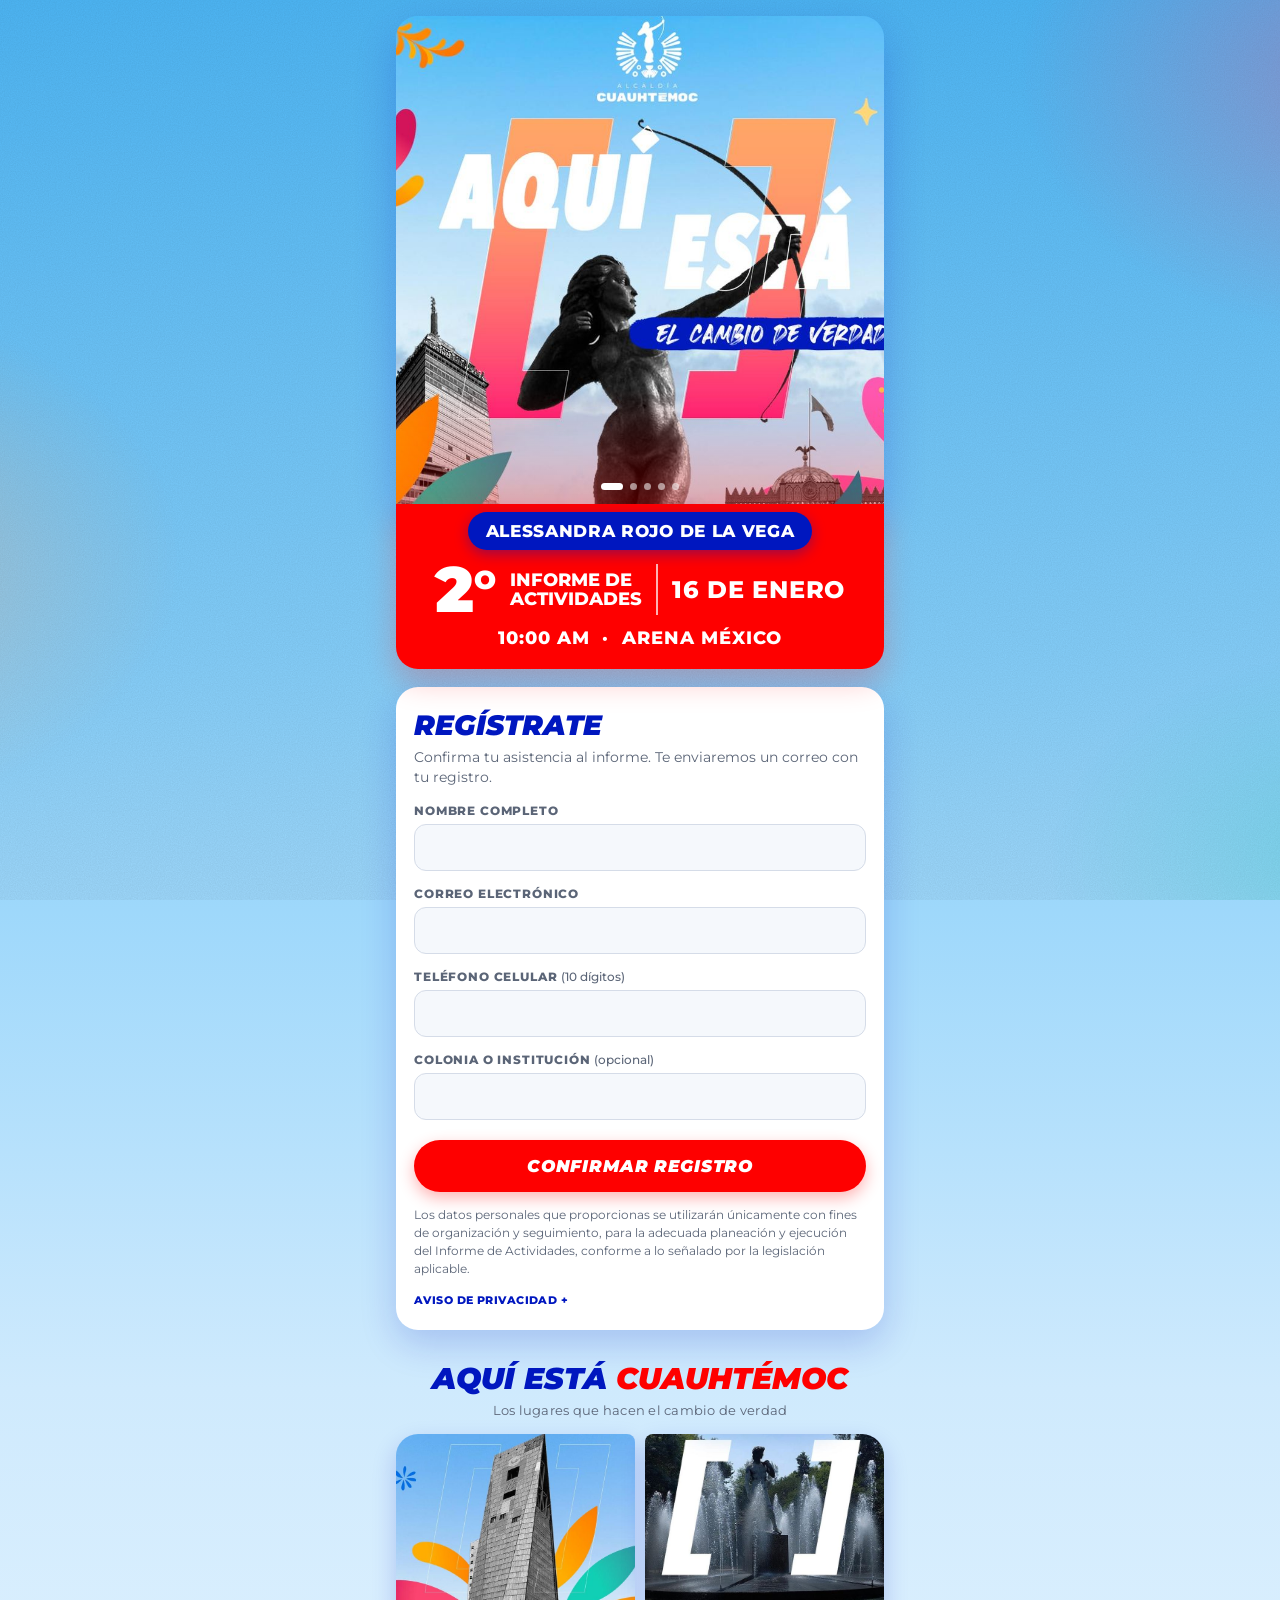
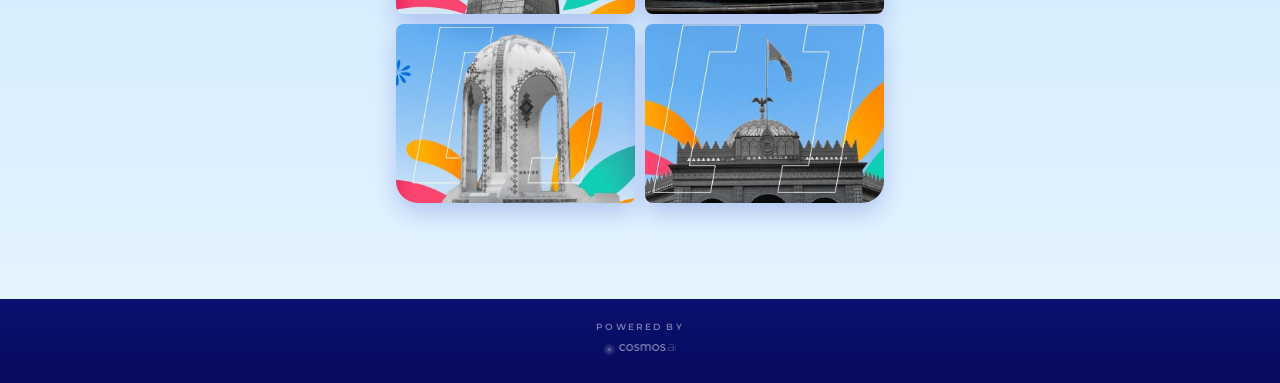
==== commit 93f7dab7: "Leyenda de datos personales y aviso de privacidad en el registro" ====
--- a/index.html
+++ b/index.html
@@ -64,6 +64,13 @@
 .hp{position:absolute;left:-9999px;width:1px;height:1px;overflow:hidden}
 button{margin-top:20px;width:100%;font-family:inherit;font-size:17px;font-weight:900;font-style:italic;text-transform:uppercase;letter-spacing:.05em;color:#fff;background:var(--rojo);border:0;border-radius:999px;padding:16px;cursor:pointer;-webkit-appearance:none;box-shadow:0 6px 16px rgba(254,0,0,.3)}
 button:disabled{opacity:.6;cursor:default}
+.priv{margin-top:10px;font-size:12px;color:var(--mute);line-height:1.5}
+.priv summary{cursor:pointer;font-weight:800;letter-spacing:.04em;text-transform:uppercase;font-size:11px;color:var(--azul);padding:4px 0;list-style:none}
+.priv summary::-webkit-details-marker{display:none}
+.priv summary::after{content:' +'}
+.priv[open] summary::after{content:' –'}
+.priv div{padding:6px 0 2px}
+.priv p{margin:0 0 8px}
 .msg{margin-top:12px;font-size:14px;font-weight:600;color:var(--err);line-height:1.4}
 .note{font-size:12px;color:var(--mute);line-height:1.5;margin-top:14px}
 .ok{display:none;text-align:center;padding:26px 6px 14px}
@@ -127,7 +134,16 @@
       <div class="hp" aria-hidden="true"><label>No llenar<input type="text" name="web" tabindex="-1" autocomplete="off"></label></div>
       <button id="go" type="submit">Confirmar registro</button>
       <div class="msg" id="msg" role="alert"></div>
-      <p class="note">Tus datos se usan únicamente para confirmar tu asistencia y enviarte información del informe.</p>
+      <p class="note">Los datos personales que proporcionas se utilizarán únicamente con fines de organización y seguimiento, para la adecuada planeación y ejecución del Informe de Actividades, conforme a lo señalado por la legislación aplicable.</p>
+      <details class="priv">
+        <summary>Aviso de privacidad</summary>
+        <div>
+          <p><b>Responsable.</b> Alcaldía Cuauhtémoc, Ciudad de México.</p>
+          <p><b>Datos que se recaban.</b> Nombre, correo electrónico, teléfono celular y, de manera opcional, colonia o institución.</p>
+          <p><b>Finalidades.</b> Registrar y confirmar tu asistencia; enviarte información y actualizaciones del evento (sede, horario o cambios); organizar y planear la logística del informe; y darle seguimiento. Tus datos no se utilizarán para finalidades distintas a las señaladas.</p>
+          <p><b>Tus derechos.</b> Puedes ejercer tus derechos de acceso, rectificación, cancelación y oposición (ARCO) ante la Unidad de Transparencia de la Alcaldía Cuauhtémoc, conforme a la Ley de Protección de Datos Personales en Posesión de Sujetos Obligados de la Ciudad de México.</p>
+        </div>
+      </details>
     </div>
     <div class="ok" id="ok" role="status">
       <div class="tick">✓</div>
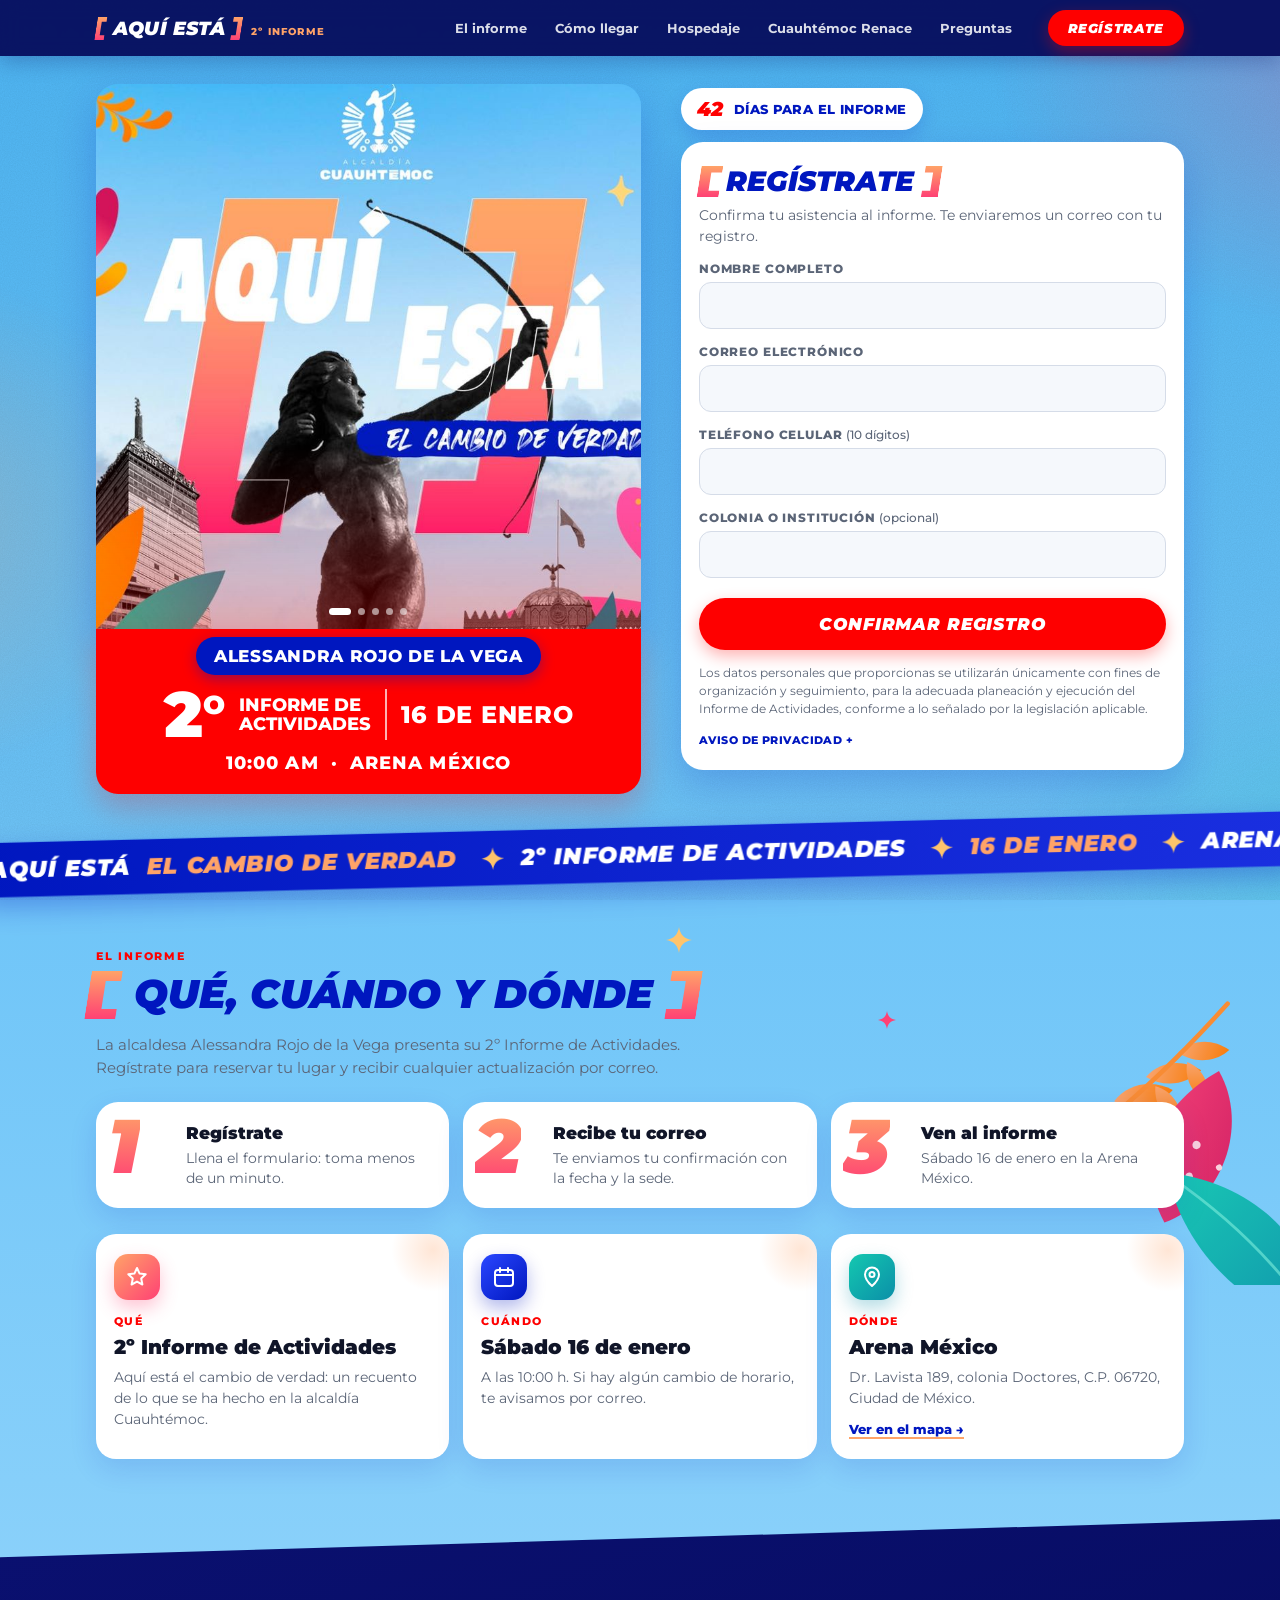
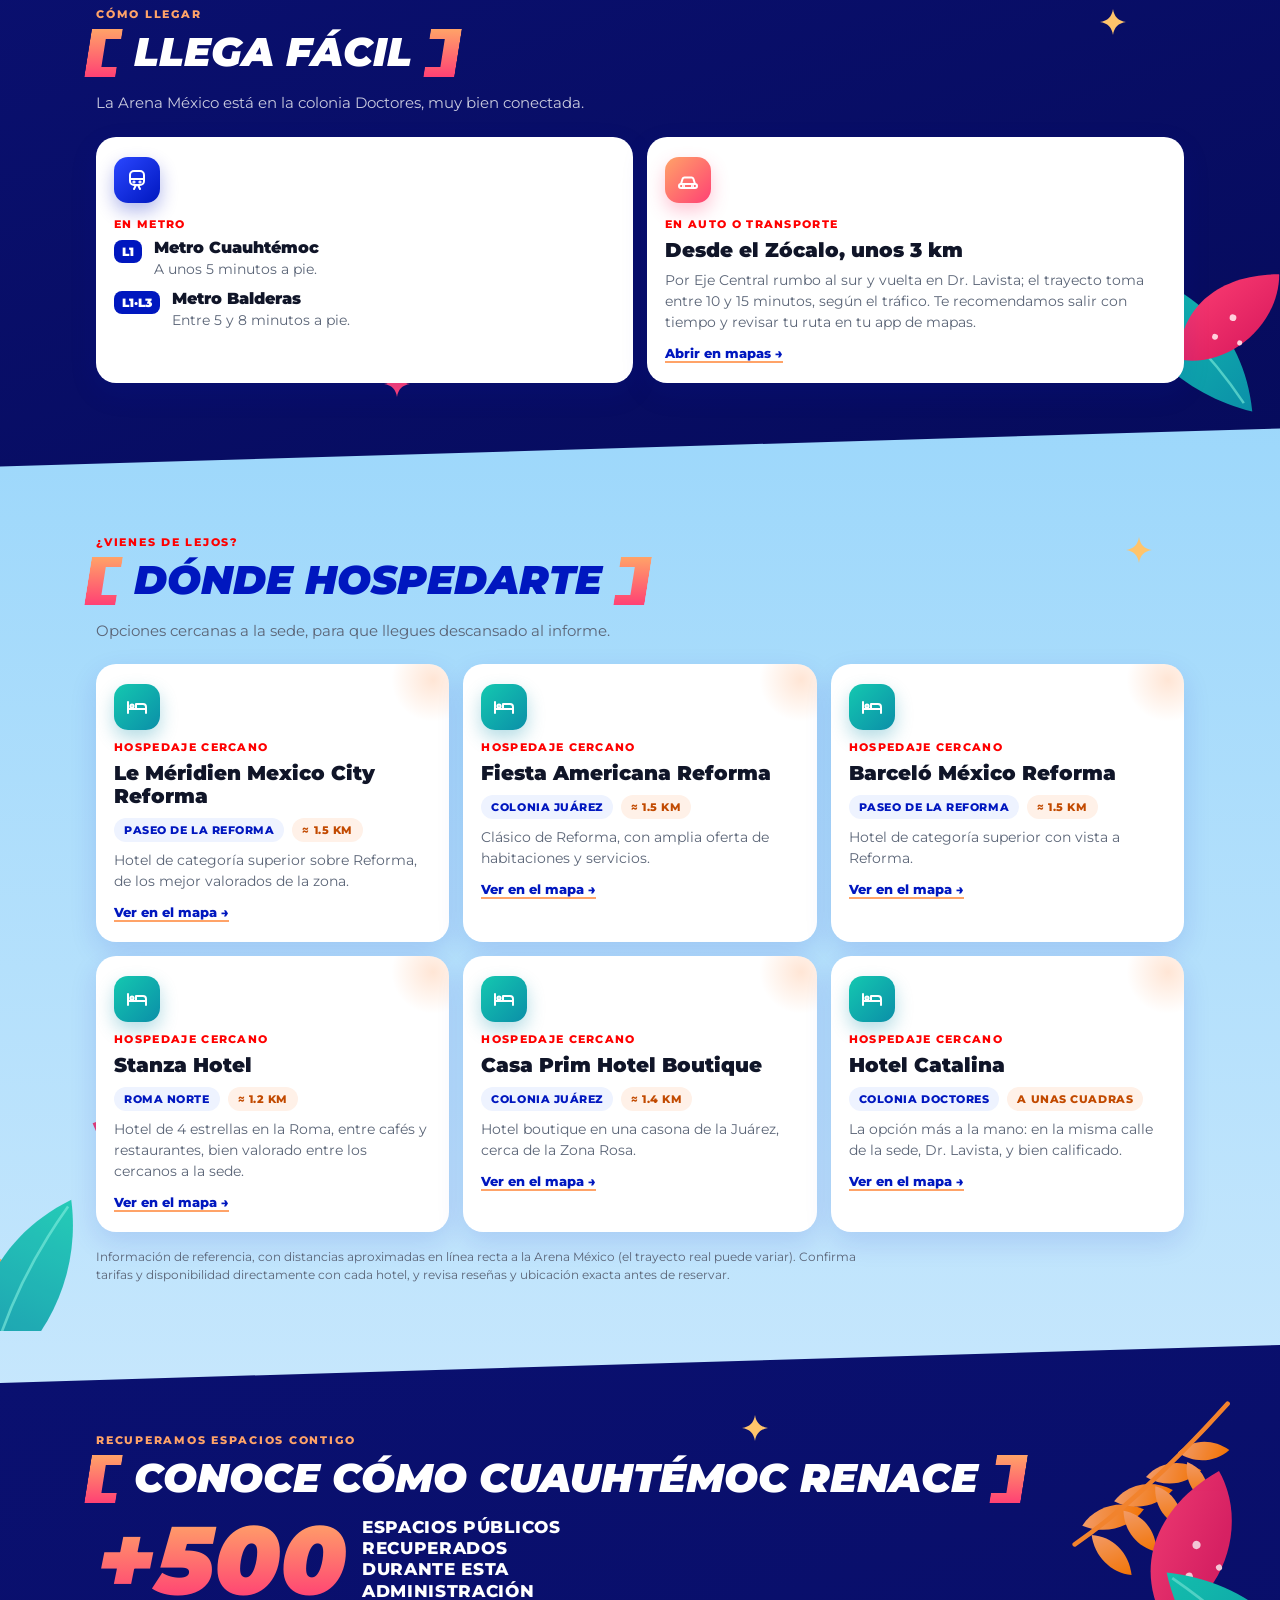
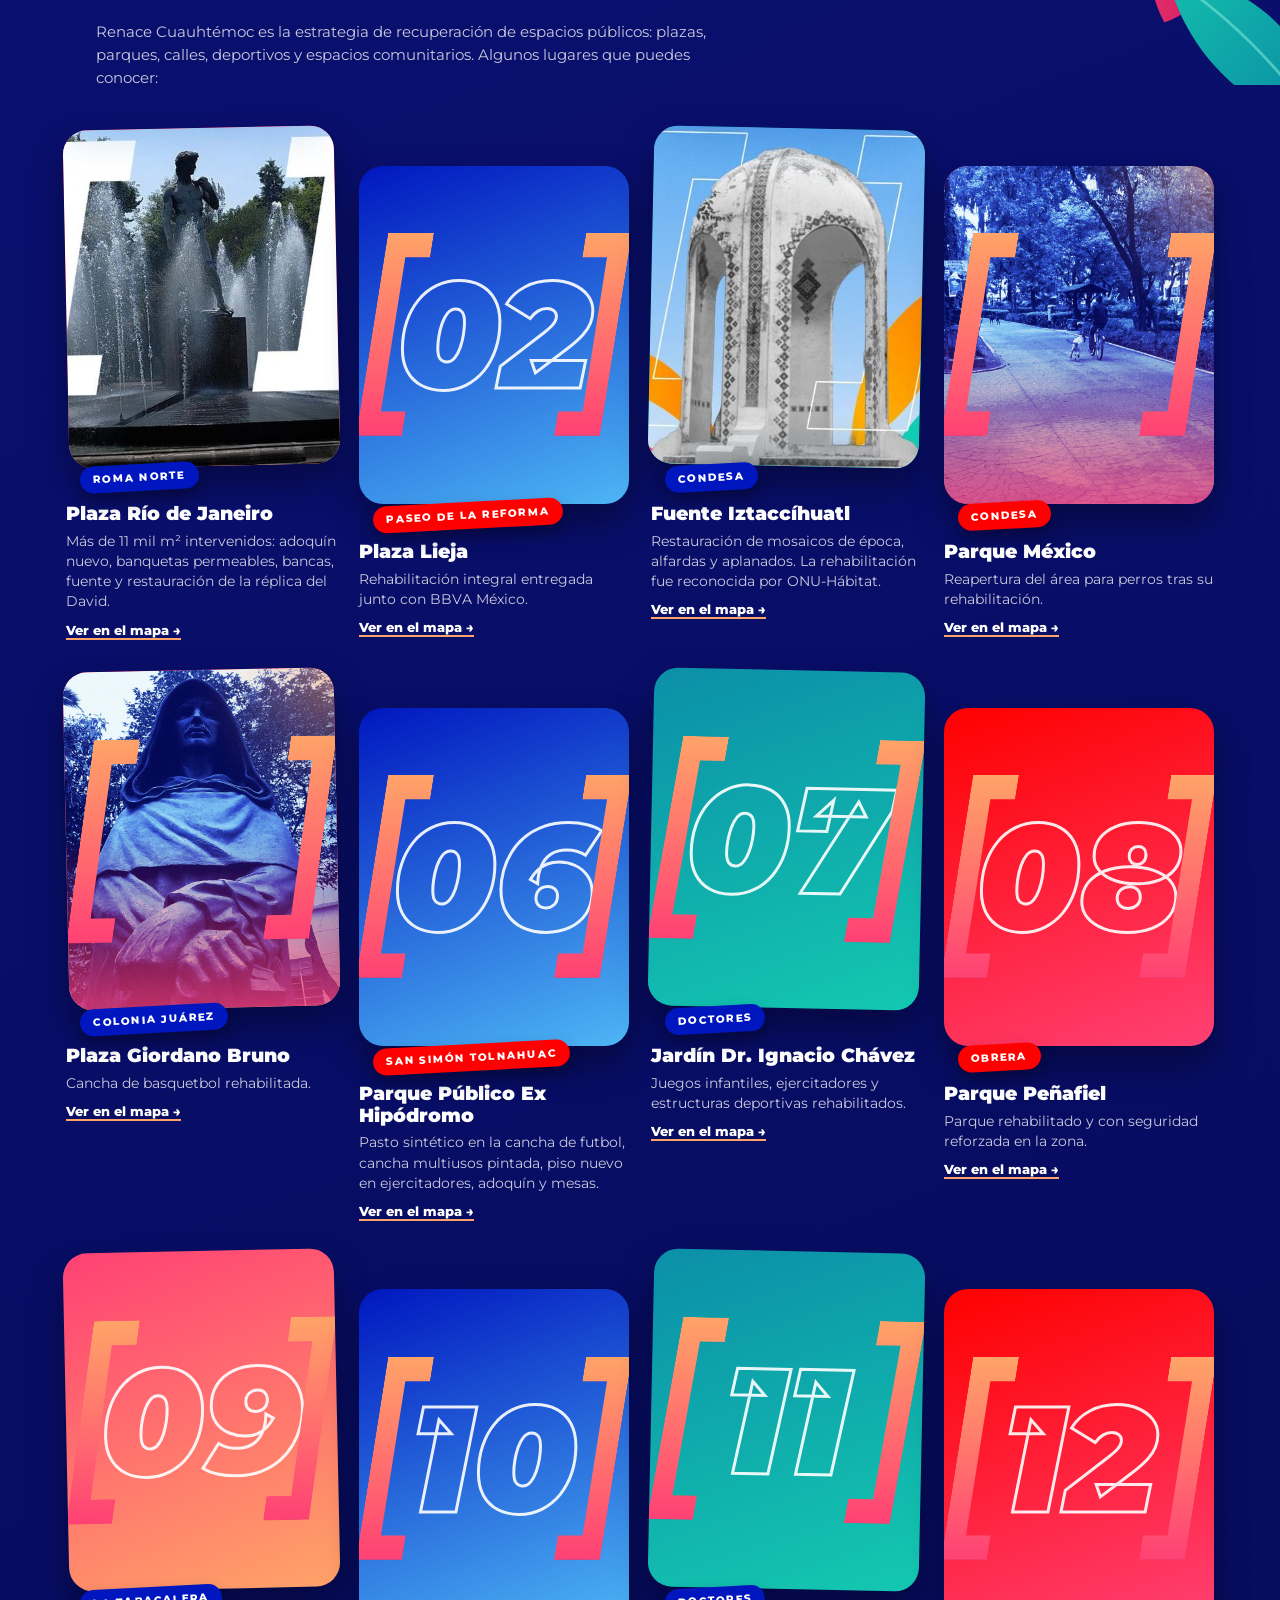
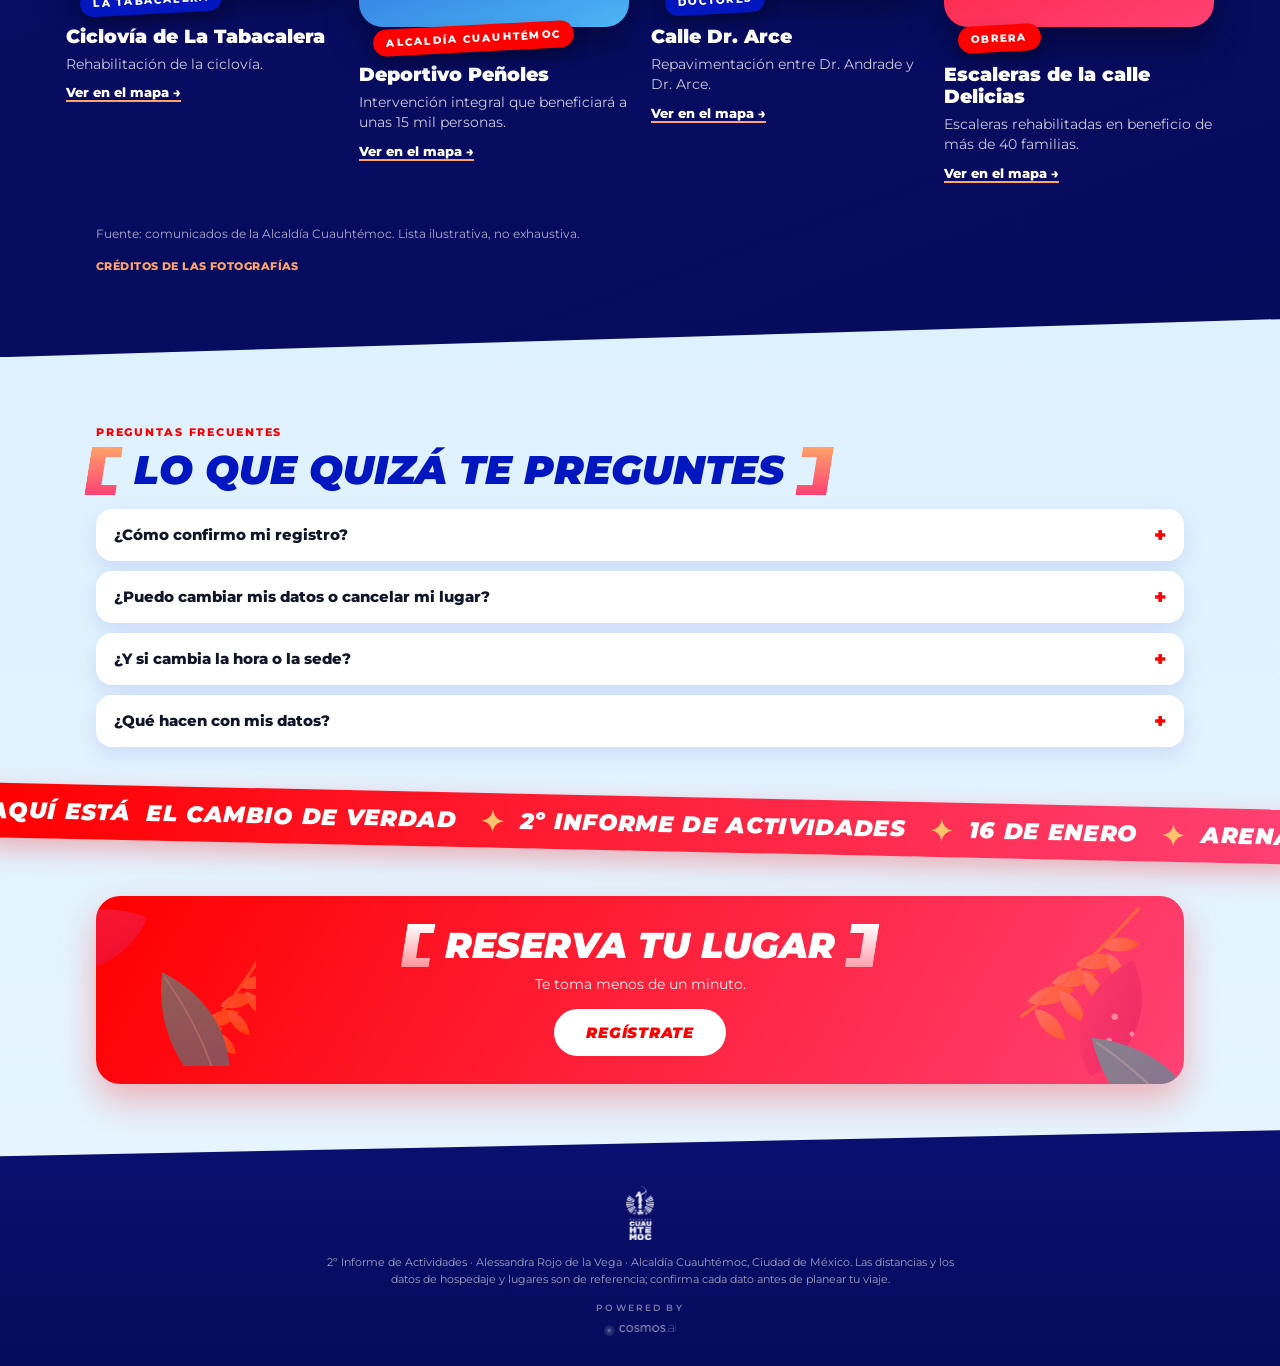
==== commit 2f5e8c3d: "Landing v4 (corchetes, Renace, hoteles) y acceso de invitados especiales (enlace personal, QR, panel" ====
--- a/index.html
+++ b/index.html
@@ -4,7 +4,7 @@
 <meta charset="utf-8">
 <meta name="viewport" content="width=device-width, initial-scale=1, viewport-fit=cover">
 <meta name="robots" content="noindex, nofollow">
-<title>Regístrate · 2º Informe de Actividades</title>
+<title>Aquí está · 2º Informe de Actividades · Regístrate</title>
 <meta name="description" content="Regístrate al 2º Informe de Actividades de Alessandra Rojo de la Vega. 16 de enero.">
 <meta property="og:type" content="website">
 <meta property="og:locale" content="es_MX">
@@ -21,28 +21,44 @@
 <meta name="twitter:image" content="https://aquiesta.online/preview-informe-v1.jpg">
 <link rel="preconnect" href="https://fonts.googleapis.com">
 <link rel="preconnect" href="https://fonts.gstatic.com" crossorigin>
-<link href="https://fonts.googleapis.com/css2?family=Montserrat:ital,wght@0,500;0,600;0,800;0,900;1,800;1,900&display=swap" rel="stylesheet">
+<link href="https://fonts.googleapis.com/css2?family=Montserrat:ital,wght@0,500;0,600;0,700;0,800;0,900;1,800;1,900&display=swap" rel="stylesheet">
 <link rel="preload" as="image" href="img/hero-0.jpg">
 <style>
 :root{--azul:#0017bf;--noche:#060b5c;--rojo:#fe0000;--cielo:#4db6f5;--naranja:#ffa368;--rosa:#ff4174;--tinta:#101528;--mute:#5b6577;--linea:#d5dce8;--err:#d40000}
 *{box-sizing:border-box;margin:0}
 html{-webkit-text-size-adjust:100%;scroll-behavior:smooth}
 body{font-family:Montserrat,system-ui,sans-serif;color:var(--tinta);min-height:100vh;position:relative;overflow-x:hidden;
-  background:linear-gradient(180deg,var(--cielo) 0,#86cffa 34%,#cfeafd 70%,#e7f5ff 100%);padding-top:env(safe-area-inset-top)}
-/* textura: grano fino + destellos de color de la marca */
-body::before{content:"";position:fixed;inset:0;pointer-events:none;z-index:0;opacity:.09;mix-blend-mode:multiply;
+  background:linear-gradient(180deg,var(--cielo) 0,#86cffa 24%,#cfeafd 52%,#e7f5ff 100%)}
+body::before{content:"";position:fixed;inset:0;pointer-events:none;z-index:0;opacity:.08;mix-blend-mode:multiply;
   background-image:url("data:image/svg+xml;utf8,<svg xmlns='http://www.w3.org/2000/svg' width='180' height='180'><filter id='n'><feTurbulence type='fractalNoise' baseFrequency='.85' numOctaves='2' stitchTiles='stitch'/><feColorMatrix values='0 0 0 0 0  0 0 0 0 0  0 0 0 0 0  0 0 0 .9 0'/></filter><rect width='100%' height='100%' filter='url(%23n)'/></svg>")}
 body::after{content:"";position:fixed;inset:0;pointer-events:none;z-index:0;
-  background:radial-gradient(520px 380px at 108% 8%,rgba(255,65,116,.30),transparent 70%),radial-gradient(480px 360px at -12% 62%,rgba(255,163,104,.30),transparent 70%),radial-gradient(420px 300px at 105% 96%,rgba(0,200,170,.20),transparent 70%)}
-.wrap{position:relative;z-index:1;max-width:520px;margin:0 auto;padding:16px 16px 96px}
-/* héroe: carrusel de los carteles */
+  background:radial-gradient(560px 400px at 108% 6%,rgba(255,65,116,.28),transparent 70%),radial-gradient(520px 380px at -12% 58%,rgba(255,163,104,.28),transparent 70%),radial-gradient(460px 320px at 105% 96%,rgba(0,200,170,.18),transparent 70%)}
+main,.top,.pie{position:relative;z-index:1}
+a{color:inherit}
+/* barra superior */
+.top{position:sticky;top:0;z-index:30;background:rgba(6,11,92,.94);-webkit-backdrop-filter:blur(8px);backdrop-filter:blur(8px);padding-top:env(safe-area-inset-top);box-shadow:0 6px 20px rgba(6,11,92,.25)}
+.top-in{max-width:1120px;margin:0 auto;display:flex;align-items:center;gap:16px;padding:10px 16px}
+.brand{display:flex;align-items:baseline;gap:9px;text-decoration:none;color:#fff;white-space:nowrap}
+.brand b{font-weight:900;font-style:italic;text-transform:uppercase;font-size:19px;letter-spacing:.01em}
+.brand span{font-size:10px;font-weight:800;letter-spacing:.12em;text-transform:uppercase;color:var(--naranja)}
+.nav{display:none;margin-left:auto;gap:4px}
+.nav a,.chips a{text-decoration:none;color:rgba(255,255,255,.86);font-weight:700;font-size:13px;padding:8px 12px;border-radius:999px;white-space:nowrap}
+.nav a:hover{background:rgba(255,255,255,.12);color:#fff}
+.btn-top{margin-left:auto;background:var(--rojo);color:#fff;text-decoration:none;font-weight:900;font-style:italic;text-transform:uppercase;letter-spacing:.05em;font-size:13px;padding:10px 20px;border-radius:999px;box-shadow:0 6px 16px rgba(254,0,0,.35);white-space:nowrap}
+.chips{display:flex;gap:2px;overflow-x:auto;padding:0 12px 9px;scrollbar-width:none;-webkit-overflow-scrolling:touch}
+.chips::-webkit-scrollbar{display:none}
+.chips a{background:rgba(255,255,255,.08)}
+section[id],#registro{scroll-margin-top:104px}
+.wrap{max-width:1120px;margin:0 auto;padding:16px 16px 0}
+/* héroe */
+.hero-grid{display:grid;gap:18px;grid-template-columns:minmax(0,1fr)}
 .hero{position:relative;aspect-ratio:1/1;border-radius:22px 22px 0 0;overflow:hidden;background:var(--cielo);box-shadow:0 18px 40px rgba(0,23,191,.22)}
 .sl{position:absolute;inset:0;width:100%;height:100%;object-fit:cover;opacity:0;transition:opacity 1.1s ease;transform:scale(1)}
 .sl.on{opacity:1;animation:kb 7.5s ease-out forwards}
 @keyframes kb{from{transform:scale(1)}to{transform:scale(1.07)}}
-.hero::after{content:"";position:absolute;left:0;right:0;bottom:0;height:34%;background:linear-gradient(180deg,transparent,rgba(254,0,0,.0) 30%,rgba(254,0,0,.28));pointer-events:none}
+.hero::after{content:"";position:absolute;left:0;right:0;bottom:0;height:34%;background:linear-gradient(180deg,transparent,rgba(254,0,0,.28));pointer-events:none}
 .dots{position:absolute;left:0;right:0;bottom:14px;display:flex;justify-content:center;gap:7px;z-index:2}
-.dots span{display:block;width:7px;height:7px;border-radius:99px;background:rgba(255,255,255,.55);transition:all .35s;cursor:pointer}
+.dots span{display:block;width:7px;height:7px;border-radius:99px;background:rgba(255,255,255,.55);transition:all .35s}
 .dots span.on{width:22px;background:#fff}
 .cinta{position:relative;background:var(--rojo);color:#fff;padding:18px 18px 20px;border-radius:0 0 22px 22px;text-align:center;box-shadow:0 14px 30px rgba(254,0,0,.22)}
 .pill{display:inline-block;background:var(--azul);color:#fff;font-weight:800;letter-spacing:.04em;font-size:clamp(13px,3.9vw,17px);padding:9px 18px;border-radius:999px;text-transform:uppercase;margin-top:-34px;position:relative;box-shadow:0 4px 14px rgba(0,23,191,.4)}
@@ -53,8 +69,10 @@
 .inf i{width:2px;align-self:stretch;background:rgba(255,255,255,.7)}
 .inf em{font-style:normal;font-weight:800;font-size:clamp(17px,5.4vw,24px);letter-spacing:.03em}
 .lugar{margin-top:12px;font-weight:800;font-size:clamp(14px,4.3vw,18px);letter-spacing:.06em;text-transform:uppercase;color:#fff}
-#registro{scroll-margin-top:14px}
-.card{background:#fff;border-radius:22px;padding:24px 18px 18px;margin-top:18px;box-shadow:0 14px 36px rgba(0,23,191,.18)}
+.faltan{display:none;align-items:center;gap:10px;background:#fff;border-radius:999px;padding:9px 16px;margin:0 0 12px;box-shadow:0 8px 20px rgba(0,23,191,.15);font-weight:800;font-size:13px;color:var(--azul);letter-spacing:.03em;text-transform:uppercase;width:max-content;max-width:100%}
+.faltan b{font-weight:900;font-size:20px;font-style:italic;color:var(--rojo)}
+/* formulario */
+.card{background:#fff;border-radius:22px;padding:24px 18px 18px;box-shadow:0 14px 36px rgba(0,23,191,.18)}
 .card h1{font-weight:900;font-style:italic;text-transform:uppercase;font-size:28px;line-height:1;color:var(--azul)}
 .card .sub{color:var(--mute);font-size:14px;line-height:1.45;margin:8px 0 6px}
 label{display:block;font-size:12px;font-weight:800;letter-spacing:.07em;text-transform:uppercase;color:var(--mute);margin:15px 0 6px}
@@ -64,136 +82,388 @@
 .hp{position:absolute;left:-9999px;width:1px;height:1px;overflow:hidden}
 button{margin-top:20px;width:100%;font-family:inherit;font-size:17px;font-weight:900;font-style:italic;text-transform:uppercase;letter-spacing:.05em;color:#fff;background:var(--rojo);border:0;border-radius:999px;padding:16px;cursor:pointer;-webkit-appearance:none;box-shadow:0 6px 16px rgba(254,0,0,.3)}
 button:disabled{opacity:.6;cursor:default}
+.msg{margin-top:12px;font-size:14px;font-weight:600;color:var(--err);line-height:1.4}
+.note{font-size:12px;color:var(--mute);line-height:1.5;margin-top:14px}
 .priv{margin-top:10px;font-size:12px;color:var(--mute);line-height:1.5}
 .priv summary{cursor:pointer;font-weight:800;letter-spacing:.04em;text-transform:uppercase;font-size:11px;color:var(--azul);padding:4px 0;list-style:none}
 .priv summary::-webkit-details-marker{display:none}
-.priv summary::after{content:' +'}
-.priv[open] summary::after{content:' –'}
-.priv div{padding:6px 0 2px}
-.priv p{margin:0 0 8px}
-.msg{margin-top:12px;font-size:14px;font-weight:600;color:var(--err);line-height:1.4}
-.note{font-size:12px;color:var(--mute);line-height:1.5;margin-top:14px}
+.priv summary::after{content:' +'}.priv[open] summary::after{content:' –'}
+.priv div{padding:6px 0 2px}.priv p{margin:0 0 8px}
 .ok{display:none;text-align:center;padding:26px 6px 14px}
 .ok .tick{width:68px;height:68px;border-radius:50%;background:var(--azul);color:#fff;font-size:38px;font-weight:800;display:flex;align-items:center;justify-content:center;margin:0 auto 16px}
 .ok h2{font-weight:900;font-style:italic;text-transform:uppercase;font-size:30px;line-height:1;color:var(--azul)}
-.ok p{color:var(--mute);margin-top:12px;font-size:15px;line-height:1.5}
-.ok p b{color:var(--tinta)}
+.ok p{color:var(--mute);margin-top:12px;font-size:15px;line-height:1.5}.ok p b{color:var(--tinta)}
 .dato{margin:18px 0 0;border-top:1px solid var(--linea);text-align:left}
 .dato div{display:flex;gap:14px;padding:12px 0;border-bottom:1px solid var(--linea);font-size:15px}
 .dato small{flex:0 0 74px;font-size:11px;font-weight:800;letter-spacing:.08em;text-transform:uppercase;color:var(--mute);padding-top:3px}
-/* galería */
-.gal{margin-top:34px}
-.gal h2{font-weight:900;font-style:italic;text-transform:uppercase;font-size:clamp(22px,6.6vw,30px);line-height:1;color:var(--azul);text-align:center}
-.gal h2 em{font-style:italic;color:var(--rojo)}
-.gal p{text-align:center;color:var(--mute);font-size:13px;margin:8px 0 16px;letter-spacing:.02em}
-.mos{display:grid;grid-template-columns:1fr 1fr;gap:10px}
-.mos img{display:block;width:100%;aspect-ratio:4/3;object-fit:cover;border-radius:16px;box-shadow:0 10px 24px rgba(0,23,191,.20);background:#9ad3fa}
-.mos img:nth-child(1){border-radius:22px 8px 8px 8px}.mos img:nth-child(2){border-radius:8px 22px 8px 8px}
-.mos img:nth-child(3){border-radius:8px 8px 8px 22px}.mos img:nth-child(4){border-radius:8px 8px 22px 8px}
-/* aparición suave */
+/* secciones */
+.sec{padding:46px 0 6px}
+.in{max-width:1120px;margin:0 auto;padding:0 16px}
+.kick{display:inline-block;font-size:11px;font-weight:800;letter-spacing:.16em;text-transform:uppercase;color:var(--rojo);margin-bottom:8px}
+.sec h2,.res h2{font-weight:900;font-style:italic;text-transform:uppercase;font-size:clamp(26px,7vw,40px);line-height:1;color:var(--azul);margin-bottom:14px}
+.lead{color:var(--mute);font-size:15px;line-height:1.55;margin:0 0 22px;max-width:640px}.lead:empty{display:none}
+.grid{display:grid;gap:14px;grid-template-columns:minmax(0,1fr)}
+.tarjeta{background:#fff;border-radius:20px;padding:20px 18px;box-shadow:0 10px 28px rgba(0,23,191,.12)}
+.tarjeta small{display:block;font-size:11px;font-weight:800;letter-spacing:.12em;text-transform:uppercase;color:var(--rojo);margin-bottom:8px}
+.tarjeta b{display:block;font-size:20px;font-weight:900;line-height:1.15;color:var(--tinta)}
+.tarjeta p{color:var(--mute);font-size:14px;line-height:1.5;margin-top:8px}
+.tarjeta a.ver{display:inline-block;margin-top:12px;font-weight:800;font-size:13px;color:var(--azul);text-decoration:none;border-bottom:2px solid var(--naranja)}
+.res{background:linear-gradient(180deg,#0a1070,var(--noche));margin-top:40px;padding:48px 0 44px;color:#fff}
+.res h2{color:#fff}.res .kick{color:var(--naranja)}
+.res .lead{color:rgba(255,255,255,.75)}
+.stats{display:grid;gap:12px;grid-template-columns:minmax(0,1fr) minmax(0,1fr)}
+.stat{background:rgba(255,255,255,.07);border:1px solid rgba(255,255,255,.14);border-radius:18px;padding:18px 14px}
+.stat b{display:block;font-weight:900;font-style:italic;font-size:clamp(30px,8.5vw,46px);line-height:1;color:var(--naranja)}
+.stat span{display:block;font-weight:700;font-size:13px;line-height:1.35;margin-top:8px}
+.stat em{display:block;font-style:normal;font-size:11px;color:rgba(255,255,255,.6);margin-top:5px}
+.res .nota{font-size:11px;line-height:1.5;color:rgba(255,255,255,.62);margin-top:16px;max-width:760px}
+.dato-c{background:#fff;border-radius:20px;padding:20px 18px;box-shadow:0 10px 28px rgba(0,23,191,.12)}
+.dato-c b{display:block;font-weight:900;font-style:italic;font-size:clamp(28px,7vw,38px);line-height:1;color:var(--azul)}
+.dato-c span{display:block;font-size:14px;line-height:1.45;margin-top:8px}
+.dato-c em{display:block;font-style:normal;font-size:11px;color:var(--mute);margin-top:8px}
+.hotel .zona{display:flex;flex-wrap:wrap;gap:8px;margin-top:10px}
+.hotel .zona i{font-style:normal;font-size:11px;font-weight:800;letter-spacing:.05em;text-transform:uppercase;background:#eef3ff;color:var(--azul);border-radius:999px;padding:5px 10px}
+.hotel .zona i.d{background:#fff1e8;color:#c24a00}
+.aviso{font-size:12px;line-height:1.55;color:var(--mute);margin-top:16px;max-width:760px}
+.lug{position:relative;border-radius:20px;overflow:hidden;background:#fff;box-shadow:0 10px 28px rgba(0,23,191,.14);display:flex;flex-direction:column}
+.lug img{display:block;width:100%;aspect-ratio:4/3;object-fit:cover;background:#9ad3fa}
+.lug .t{padding:16px 16px 18px}
+.lug .t small{font-size:11px;font-weight:800;letter-spacing:.12em;text-transform:uppercase;color:var(--rojo)}
+.lug .t b{display:block;font-size:18px;font-weight:900;line-height:1.15;margin-top:6px}
+.lug .t p{color:var(--mute);font-size:13.5px;line-height:1.5;margin-top:6px}
+.lug .t a{display:inline-block;margin-top:10px;font-weight:800;font-size:13px;color:var(--azul);text-decoration:none;border-bottom:2px solid var(--naranja)}
+.lug.sf{background:linear-gradient(135deg,#fff 0,#f1f6ff 100%)}
+.lug.sf .t{padding:20px 18px}
+.metro{display:flex;flex-direction:column;gap:10px;margin-top:6px}
+.metro>div{display:flex;gap:12px;align-items:flex-start;font-size:14px;line-height:1.45}.metro>div>div{display:block}
+.metro span{flex:0 0 auto;background:var(--azul);color:#fff;font-weight:900;font-size:12px;border-radius:8px;padding:3px 8px;margin-top:1px}
+.faq details{background:#fff;border-radius:16px;padding:0 18px;margin-bottom:10px;box-shadow:0 8px 22px rgba(0,23,191,.10)}
+.faq summary{cursor:pointer;font-weight:800;font-size:15px;padding:16px 0;list-style:none;display:flex;justify-content:space-between;gap:14px}
+.faq summary::-webkit-details-marker{display:none}.faq summary::after{content:'+';color:var(--rojo);font-weight:900;font-size:20px;line-height:1}
+.faq details[open] summary::after{content:'–'}
+.faq p{color:var(--mute);font-size:14px;line-height:1.55;padding:0 0 16px}
+.banda{margin:46px auto 0;max-width:1120px;padding:0 16px}
+.banda div{background:var(--rojo);color:#fff;border-radius:24px;padding:28px 22px;text-align:center;box-shadow:0 16px 36px rgba(254,0,0,.28)}
+.banda b{display:block;font-weight:900;font-style:italic;text-transform:uppercase;font-size:clamp(24px,6.5vw,36px);line-height:1}
+.banda p{font-size:14px;margin:8px 0 16px;opacity:.92}
+.banda a{display:inline-block;background:#fff;color:var(--rojo);font-weight:900;font-style:italic;text-transform:uppercase;letter-spacing:.05em;text-decoration:none;padding:14px 32px;border-radius:999px;font-size:15px}
 .js .rv{opacity:0;transform:translateY(18px);transition:opacity .8s ease,transform .8s ease}
-.js .rv.in{opacity:1;transform:none}
-/* llamada flotante */
-.cta{position:fixed;left:50%;bottom:calc(16px + env(safe-area-inset-bottom));transform:translateX(-50%);z-index:20;background:var(--rojo);color:#fff;text-decoration:none;font-weight:900;font-style:italic;text-transform:uppercase;letter-spacing:.06em;font-size:15px;padding:14px 30px;border-radius:999px;box-shadow:0 10px 26px rgba(254,0,0,.4);transition:opacity .3s,transform .3s}
+.js .rv.vis{opacity:1;transform:none}
+.cta{position:fixed;left:50%;bottom:calc(16px + env(safe-area-inset-bottom));transform:translateX(-50%);z-index:40;background:var(--rojo);color:#fff;text-decoration:none;font-weight:900;font-style:italic;text-transform:uppercase;letter-spacing:.06em;font-size:15px;padding:14px 30px;border-radius:999px;box-shadow:0 10px 26px rgba(254,0,0,.4);transition:opacity .3s,transform .3s}
 .cta.off{opacity:0;pointer-events:none;transform:translate(-50%,12px)}
-/* pie con el sello */
-.pie{position:relative;z-index:1;background:linear-gradient(180deg,#0a1070,var(--noche));padding:22px 16px calc(24px + env(safe-area-inset-bottom));text-align:center}
+.pie{background:linear-gradient(180deg,#0a1070,var(--noche));margin-top:46px;padding:26px 16px calc(26px + env(safe-area-inset-bottom));text-align:center;color:rgba(255,255,255,.6)}
+.pie img.al{height:54px;width:auto;opacity:.9;margin-bottom:10px}
+.pie p{font-size:11px;line-height:1.55;max-width:640px;margin:0 auto 14px}
 .pie span{display:block;font-size:9px;font-weight:600;letter-spacing:.24em;text-transform:uppercase;color:rgba(255,255,255,.45);margin-bottom:8px}
-.pie img{height:13px;width:auto;opacity:.62}
+.pie img.cs{height:13px;width:auto;opacity:.62}
+@media (max-width:699px){.stats .stat:last-child:nth-child(odd){grid-column:1/-1}.lug img{aspect-ratio:16/10}}
+@media (min-width:700px){
+  .grid.c2{grid-template-columns:repeat(2,minmax(0,1fr))}.grid.c3{grid-template-columns:repeat(3,minmax(0,1fr))}
+  .stats{grid-template-columns:repeat(3,minmax(0,1fr))}
+}
+@media (min-width:900px){
+  .chips{display:none}.nav{display:flex}.btn-top{margin-left:8px}
+  section[id],#registro{scroll-margin-top:84px}
+  .wrap{padding-top:28px}
+  .hero-grid{grid-template-columns:minmax(0,1.04fr) minmax(0,.96fr);gap:40px;align-items:start}
+  .hr{position:sticky;top:88px}
+  .faltan{display:flex}
+  .hero{aspect-ratio:1/1}
+  .sec{padding-top:64px}
+  .stats{grid-template-columns:repeat(5,minmax(0,1fr))}
+  .grid.c4{grid-template-columns:repeat(4,minmax(0,1fr))}
+  .grid.c5{grid-template-columns:repeat(5,minmax(0,1fr))}
+  .cta{display:none}
+}
 @media (prefers-reduced-motion:reduce){.sl.on{animation:none}.js .rv{opacity:1;transform:none;transition:none}html{scroll-behavior:auto}}
+
+/* ===== identidad gráfica v4 ===== */
+html{overflow-x:clip}main{counter-reset:s;overflow-x:clip}
+.sec,.banda{position:relative}
+.sec>.in{position:relative;z-index:1}
+.sec>.in::before{display:none;counter-increment:s;content:counter(s,decimal-leading-zero);position:absolute;right:14px;top:-10px;font-weight:900;font-style:italic;font-size:clamp(70px,20vw,150px);line-height:.8;color:transparent;-webkit-text-stroke:2px rgba(255,255,255,.75);pointer-events:none;z-index:-1}
+.dark>.in::before{-webkit-text-stroke-color:rgba(255,255,255,.16)}
+.dc{position:absolute;pointer-events:none;background-repeat:no-repeat;background-size:contain;z-index:0}
+.dc.a{width:clamp(150px,30vw,300px);aspect-ratio:1;right:-46px;top:6px;background-image:url(img/hojas-a.svg);opacity:.95}
+.dc.b{width:clamp(150px,28vw,280px);aspect-ratio:1;left:-60px;bottom:-40px;background-image:url(img/hojas-b.svg);transform:scaleX(-1);opacity:.9}
+.dc.c{width:clamp(120px,22vw,220px);aspect-ratio:1.3;right:-30px;bottom:-30px;background-image:url(img/hojas-c.svg)}
+.sp{position:absolute;pointer-events:none;width:26px;height:26px;background:url(img/chispa.svg) center/contain no-repeat;animation:tw 3.2s ease-in-out infinite;z-index:1}
+.sp.r{background-image:url(img/chispa-b.svg)}
+@keyframes tw{0%,100%{transform:scale(.7) rotate(0);opacity:.7}50%{transform:scale(1.15) rotate(20deg);opacity:1}}
+/* íconos */
+.ic{width:46px;height:46px;border-radius:14px;display:flex;align-items:center;justify-content:center;margin-bottom:14px;background:linear-gradient(135deg,var(--naranja),var(--rosa));box-shadow:0 8px 18px rgba(255,65,116,.3)}
+.ic svg{width:24px;height:24px;stroke:#fff;fill:none;stroke-width:2;stroke-linecap:round;stroke-linejoin:round}
+.ic.az{background:linear-gradient(135deg,#2a47ff,var(--azul));box-shadow:0 8px 18px rgba(0,23,191,.3)}
+.ic.tl{background:linear-gradient(135deg,#14c8b0,#0b8fa8);box-shadow:0 8px 18px rgba(11,143,168,.3)}
+.tarjeta{position:relative;overflow:hidden}
+.tarjeta::after{content:"";position:absolute;right:-26px;top:-26px;width:84px;height:84px;border-radius:50%;background:radial-gradient(circle,rgba(255,163,104,.28),transparent 70%)}
+/* banda deslizante */
+.mq{position:relative;z-index:2;overflow:hidden;background:linear-gradient(90deg,var(--azul),#1a2fe0);color:#fff;margin:34px 0 0;padding:13px 0;transform:rotate(-1.4deg) scale(1.03);box-shadow:0 10px 26px rgba(0,23,191,.3)}
+.mq .tr{display:flex;width:max-content;animation:mq 34s linear infinite}
+.mq span{font-weight:900;font-style:italic;text-transform:uppercase;font-size:clamp(15px,4vw,22px);letter-spacing:.04em;white-space:nowrap;padding:0 8px;display:flex;align-items:center;gap:16px}
+.mq span::after{content:"";width:22px;height:22px;background:url(img/chispa.svg) center/contain no-repeat;margin-left:8px}
+.mq span b{color:var(--naranja);font-weight:900}
+@keyframes mq{to{transform:translateX(-50%)}}
+.mq.rojo{background:linear-gradient(90deg,var(--rojo),var(--rosa));transform:rotate(1.2deg) scale(1.03);box-shadow:0 10px 26px rgba(254,0,0,.28)}
+.mq.rojo span b{color:#fff}
+/* pasos */
+.pasos{display:grid;gap:14px;grid-template-columns:minmax(0,1fr);margin:6px 0 26px;counter-reset:p}
+.paso{position:relative;background:#fff;border-radius:22px;padding:22px 18px 18px 84px;box-shadow:0 10px 28px rgba(0,23,191,.12);overflow:hidden}
+.paso::before{counter-increment:p;content:counter(p);position:absolute;left:12px;top:6px;font-weight:900;font-style:italic;font-size:76px;line-height:1;background:linear-gradient(180deg,var(--naranja),var(--rosa));-webkit-background-clip:text;background-clip:text;color:transparent;-webkit-text-fill-color:transparent}
+.paso b{display:block;font-size:17px;font-weight:900;line-height:1.15}
+.paso p{color:var(--mute);font-size:13.5px;line-height:1.45;margin-top:6px}
+/* sección oscura con corte diagonal */
+.dark{background:linear-gradient(160deg,#0a1070,var(--noche));color:#fff;margin-top:54px;padding:84px 0 84px;clip-path:polygon(0 38px,100% 0,100% calc(100% - 38px),0 100%);overflow:hidden}
+.dark h2{color:#fff}.dark .kick{color:var(--naranja)}.dark .lead{color:rgba(255,255,255,.78)}
+.dark .tarjeta::after{display:none}
+/* hoteles y lugares */
+.hotel .ic{margin-bottom:10px}
+.lug .top-b{position:relative;aspect-ratio:4/3;overflow:hidden;background:linear-gradient(135deg,var(--c1),var(--c2));display:flex;align-items:flex-end;padding:0 16px 12px}
+.lug .top-b::before{content:"";position:absolute;right:-18px;top:-22px;width:130px;height:130px;background:url(img/hojas-c.svg) center/contain no-repeat;opacity:.55}
+.lug .top-b::after{content:"";position:absolute;left:38%;top:14px;width:20px;height:20px;background:url(img/chispa.svg) center/contain no-repeat;opacity:.9}
+.lug .top-b svg{position:relative;width:42px;height:42px;stroke:#fff;fill:none;stroke-width:2;stroke-linecap:round;stroke-linejoin:round;filter:drop-shadow(0 4px 8px rgba(0,0,0,.25))}
+.lug.c0{--c1:#ff4174;--c2:#ffa368}.lug.c1{--c1:#0017bf;--c2:#4db6f5}.lug.c2{--c1:#0b8fa8;--c2:#14c8b0}.lug.c3{--c1:#fe0000;--c2:#ff4174}
+.lug:hover{transform:translateY(-3px)}.lug{transition:transform .25s}
+.cred{margin-top:16px;font-size:12px;color:var(--mute)}.dark .cred{color:rgba(255,255,255,.7)}.dark .cred summary,.dark .cred a{color:var(--naranja)}.cred summary{cursor:pointer;font-weight:800;letter-spacing:.04em;text-transform:uppercase;font-size:11px;color:var(--azul);list-style:none}.cred summary::-webkit-details-marker{display:none}.cred ul{margin:8px 0 6px 16px;line-height:1.6}.cred a{color:var(--azul)}.cred p{margin:4px 0 0}
+
+/* ===== corchetes [ ] del cartel ===== */
+.sec h2,.banda b,.card h1,.brand b{--b1:#ffa368;--b2:#ff4174;position:relative}
+.sec h2,.banda b{display:block;width:fit-content;max-width:100%;padding:.08em 1.15em .12em}
+.card h1{display:block;width:fit-content;padding:.04em .95em .08em}
+.brand b{padding:0 .9em}
+.sec h2::before,.sec h2::after,.banda b::before,.banda b::after,.card h1::before,.brand b::before,.brand b::after,.card h1:after{content:"";position:absolute;top:0;bottom:0;width:.78em;background:linear-gradient(180deg,var(--b1),var(--b2));clip-path:polygon(0 0,100% 0,100% 21%,50% 21%,50% 79%,100% 79%,100% 100%,0 100%);transform:skewX(-9deg)}
+.sec h2::before,.banda b::before,.card h1::before,.brand b::before{left:0}
+.sec h2::after,.banda b::after,.card h1::after,.brand b::after{right:0;transform:skewX(-9deg) scaleX(-1)}
+.card h1::after{margin:0;height:auto;border-radius:0;width:.62em;background:linear-gradient(180deg,var(--b1),var(--b2))}
+.card h1{margin-bottom:2px}
+.brand b{--b1:#ffa368;--b2:#ff4174}.brand b::before,.brand b::after{width:.5em}
+.banda b{--b1:#fff;--b2:rgba(255,255,255,.55);margin:0 auto}
+.dark h2{--b1:#ffa368;--b2:#ff4174}
+.sec h2{margin-left:-.2em}
+
+.dark .aviso{color:rgba(255,255,255,.65)}
+.cifra{display:flex;align-items:center;gap:16px;margin:2px 0 18px}
+.cifra b{font-weight:900;font-style:italic;font-size:clamp(54px,15vw,96px);line-height:.85;background:linear-gradient(180deg,var(--naranja),var(--rosa));-webkit-background-clip:text;background-clip:text;color:transparent;-webkit-text-fill-color:transparent}
+.cifra span{font-weight:800;text-transform:uppercase;letter-spacing:.04em;font-size:clamp(13px,3.6vw,17px);line-height:1.25;max-width:240px}
+.rn small{color:var(--azul)}
+
+/* ===== Renace: collage editorial ===== */
+.rnw{position:relative;z-index:1;max-width:1180px;margin:0 auto;padding:6px 0 8px}
+.rn-wrap{display:flex;gap:16px;overflow-x:auto;scroll-snap-type:x mandatory;padding:10px 16px 18px;scrollbar-width:none;-webkit-overflow-scrolling:touch}
+.rn-wrap::-webkit-scrollbar{display:none}
+.rc{position:relative;flex:0 0 72%;scroll-snap-align:center;color:#fff}
+.rc .m{position:relative;aspect-ratio:4/5;border-radius:24px;overflow:hidden;background:linear-gradient(160deg,var(--g1),var(--g2));box-shadow:0 18px 34px rgba(0,0,0,.35);isolation:isolate}
+.rc .m.c0{--g1:#ff4174;--g2:#ffa368}.rc .m.c1{--g1:#0017bf;--g2:#4db6f5}.rc .m.c2{--g1:#0b8fa8;--g2:#14c8b0}.rc .m.c3{--g1:#fe0000;--g2:#ff4174}
+.rc .m img{position:absolute;inset:0;width:100%;height:100%;object-fit:cover;transition:transform .8s ease}
+.rc:hover .m img{transform:scale(1.05)}
+.rc .m::before,.rc .m::after{content:"";position:absolute;z-index:3;top:20%;bottom:20%;width:17%;background:linear-gradient(180deg,#ffa368,#ff4174);clip-path:polygon(0 0,100% 0,100% 12%,46% 12%,46% 88%,100% 88%,100% 100%,0 100%);transform:skewX(-9deg);filter:drop-shadow(0 6px 10px rgba(0,0,40,.35))}
+.rc .m::before{left:5%}.rc .m::after{right:5%;transform:skewX(-9deg) scaleX(-1)}
+.rc .m.own::before,.rc .m.own::after{display:none}
+.rc .m.tx .num{position:absolute;inset:0;display:flex;align-items:center;justify-content:center;font-weight:900;font-style:italic;font-size:clamp(84px,22vw,150px);color:transparent;-webkit-text-stroke:3px rgba(255,255,255,.9);z-index:2}
+.rc .m.tx em{display:none;position:absolute;left:0;right:0;bottom:16px;text-align:center;font-style:normal;font-weight:800;font-size:11px;letter-spacing:.16em;text-transform:uppercase;z-index:2;color:#fff}
+.rc .m.tx{background:linear-gradient(160deg,var(--g1),var(--g2))}
+.rc .m.tx::selection{background:none}
+.rc .tag{position:relative;z-index:4;display:inline-block;margin:-16px 0 0 14px;background:var(--azul);color:#fff;font-weight:800;font-size:10.5px;letter-spacing:.12em;text-transform:uppercase;padding:7px 13px;border-radius:999px;transform:rotate(-3deg);box-shadow:0 8px 16px rgba(0,0,0,.3)}
+.rc:nth-child(even) .tag{background:var(--rojo)}
+.rc b{display:block;font-size:19px;font-weight:900;line-height:1.15;margin:12px 0 0}
+.rc p{color:rgba(255,255,255,.78);font-size:13.5px;line-height:1.5;margin-top:6px}
+.rc a{display:inline-block;margin-top:10px;font-weight:800;font-size:13px;color:#fff;text-decoration:none;border-bottom:2px solid var(--naranja)}
+.rc .m>.lf,.rc::after{content:none}
+@media (min-width:900px){
+  .rn-wrap{display:grid;grid-template-columns:repeat(4,minmax(0,1fr));gap:30px 22px;overflow:visible;padding:10px 16px 18px}
+  .rc{flex:none}
+  .rc:nth-child(4n+2),.rc:nth-child(4n+4){margin-top:38px}
+  .rc:nth-child(4n+1) .m{transform:rotate(-1.2deg)}.rc:nth-child(4n+3) .m{transform:rotate(1.2deg)}
+}
+/* banda final y pie */
+.banda div{position:relative;overflow:hidden;background:linear-gradient(120deg,var(--rojo),var(--rosa))}
+.banda div::before{content:"";position:absolute;right:-30px;bottom:-40px;width:230px;height:230px;background:url(img/hojas-a.svg) center/contain no-repeat;opacity:.5}
+.banda div::after{content:"";position:absolute;left:-40px;top:-30px;width:200px;height:200px;background:url(img/hojas-b.svg) center/contain no-repeat;opacity:.45}
+.banda div>*{position:relative;z-index:1}
+.pie{clip-path:polygon(0 26px,100% 0,100% 100%,0 100%);padding-top:56px}
+/* encabezados del hero */
+
+@media (min-width:700px){.pasos{grid-template-columns:repeat(3,minmax(0,1fr))}.paso{padding:22px 18px 20px 90px}}
+@media (min-width:700px){.grid.c3>.lug:last-child:nth-child(3n+1){grid-column:1/-1;flex-direction:row;align-items:stretch}.grid.c3>.lug:last-child:nth-child(3n+1) .top-b{width:220px;aspect-ratio:auto;flex:0 0 auto}.grid.c3>.lug:last-child:nth-child(3n+1)>img{width:300px;flex:0 0 auto}}
+@media (prefers-reduced-motion:reduce){.mq .tr,.sp{animation:none}}
 </style>
 </head>
 <body>
-<main class="wrap">
-  <section class="hero" aria-label="Aquí está el cambio de verdad">
-    <img class="sl on" src="img/hero-0.jpg" alt="Aquí está el cambio de verdad. Alessandra Rojo de la Vega, 2º Informe de Actividades." fetchpriority="high">
-    <img class="sl" data-src="img/hero-1.jpg" alt="Torre en Cuauhtémoc. Aquí está el cambio de verdad.">
-    <img class="sl" data-src="img/hero-2.jpg" alt="Parque Río de Janeiro. Aquí está el cambio de verdad.">
-    <img class="sl" data-src="img/hero-3.jpg" alt="Plaza Iztaccíhuatl. Aquí está el cambio de verdad.">
-    <img class="sl" data-src="img/hero-4.jpg" alt="Kiosco Morisco. Aquí está el cambio de verdad.">
-    <div class="dots" id="dots" aria-hidden="true"></div>
-  </section>
-  <div class="cinta">
-    <div class="pill">Alessandra Rojo de la Vega</div>
-    <div class="inf"><b>2<sup>o</sup></b><span>Informe de<br>Actividades</span><i></i><em>16 de enero</em></div>
-    <div class="lugar">10:00 am &nbsp;·&nbsp; Arena México</div>
+<svg width="0" height="0" style="position:absolute" aria-hidden="true"><defs>
+<symbol id="i-cal" viewBox="0 0 24 24"><rect x="3" y="5" width="18" height="16" rx="3"/><path d="M8 3v4M16 3v4M3 10h18"/></symbol>
+<symbol id="i-pin" viewBox="0 0 24 24"><path d="M12 21s7-6.2 7-11.5A7 7 0 0 0 5 9.5C5 14.8 12 21 12 21z"/><circle cx="12" cy="9.5" r="2.5"/></symbol>
+<symbol id="i-star" viewBox="0 0 24 24"><path d="M12 3l2.6 5.6 6.1.7-4.5 4.2 1.2 6L12 16.6 6.6 19.5l1.2-6L3.3 9.3l6.1-.7z"/></symbol>
+<symbol id="i-metro" viewBox="0 0 24 24"><rect x="5" y="3" width="14" height="14" rx="4"/><path d="M5 11h14M9 21l2-4M15 21l-2-4"/><circle cx="9" cy="14" r=".6"/><circle cx="15" cy="14" r=".6"/></symbol>
+<symbol id="i-auto" viewBox="0 0 24 24"><path d="M5 16l1.6-5.2A2 2 0 0 1 8.5 9.4h7a2 2 0 0 1 1.9 1.4L19 16"/><rect x="3" y="16" width="18" height="4" rx="2"/><circle cx="7.5" cy="18" r=".6"/><circle cx="16.5" cy="18" r=".6"/></symbol>
+<symbol id="i-cama" viewBox="0 0 24 24"><path d="M3 18V7M3 14h18v4M21 14v-2a3 3 0 0 0-3-3h-7v5"/><circle cx="7" cy="11" r="1.6"/></symbol>
+<symbol id="i-mail" viewBox="0 0 24 24"><rect x="3" y="5" width="18" height="14" rx="3"/><path d="M3.5 7.5l8.5 6 8.5-6"/></symbol>
+<symbol id="i-form" viewBox="0 0 24 24"><rect x="5" y="3" width="14" height="18" rx="3"/><path d="M9 8h6M9 12h6M9 16h3"/></symbol>
+<symbol id="i-hoja" viewBox="0 0 24 24"><path d="M5 19c0-8 5-14 15-14 0 9-5 14-13 14"/><path d="M5 19c3-5 6-8 10-10"/></symbol>
+<symbol id="i-gente" viewBox="0 0 24 24"><circle cx="9" cy="8" r="3.2"/><path d="M3 20c0-3.5 2.7-6 6-6s6 2.5 6 6"/><circle cx="17" cy="9" r="2.4"/><path d="M16.5 14.2c2.7.2 4.5 2.2 4.5 5"/></symbol>
+</defs></svg>
+<header class="top">
+  <div class="top-in">
+    <a class="brand" href="#inicio"><b>Aquí está</b><span>2º Informe</span></a>
+    <nav class="nav" aria-label="Secciones"><a href="#informe">El informe</a><a href="#llegar">Cómo llegar</a><a href="#hospedaje">Hospedaje</a><a href="#renace">Cuauhtémoc Renace</a><a href="#preguntas">Preguntas</a></nav>
+    <a class="btn-top" href="#registro">Regístrate</a>
   </div>
-
-  <div id="registro"><form class="card" id="f" novalidate>
-    <div id="formBody">
-      <h1>Regístrate</h1>
-      <p class="sub">Confirma tu asistencia al informe. Te enviaremos un correo con tu registro.</p>
-      <label for="nombre">Nombre completo</label>
-      <input id="nombre" name="nombre" type="text" autocomplete="name" required maxlength="120">
-      <label for="correo">Correo electrónico</label>
-      <input id="correo" name="correo" type="email" autocomplete="email" inputmode="email" required maxlength="120">
-      <label for="tel">Teléfono celular <i>(10 dígitos)</i></label>
-      <input id="tel" name="telefono" type="tel" autocomplete="tel-national" inputmode="numeric" required maxlength="20">
-      <label for="colonia">Colonia o institución <i>(opcional)</i></label>
-      <input id="colonia" name="colonia" type="text" autocomplete="organization" maxlength="120">
-      <div class="hp" aria-hidden="true"><label>No llenar<input type="text" name="web" tabindex="-1" autocomplete="off"></label></div>
-      <button id="go" type="submit">Confirmar registro</button>
-      <div class="msg" id="msg" role="alert"></div>
-      <p class="note">Los datos personales que proporcionas se utilizarán únicamente con fines de organización y seguimiento, para la adecuada planeación y ejecución del Informe de Actividades, conforme a lo señalado por la legislación aplicable.</p>
-      <details class="priv">
-        <summary>Aviso de privacidad</summary>
-        <div>
-          <p><b>Responsable.</b> Alcaldía Cuauhtémoc, Ciudad de México.</p>
-          <p><b>Datos que se recaban.</b> Nombre, correo electrónico, teléfono celular y, de manera opcional, colonia o institución.</p>
-          <p><b>Finalidades.</b> Registrar y confirmar tu asistencia; enviarte información y actualizaciones del evento (sede, horario o cambios); organizar y planear la logística del informe; y darle seguimiento. Tus datos no se utilizarán para finalidades distintas a las señaladas.</p>
-          <p><b>Tus derechos.</b> Puedes ejercer tus derechos de acceso, rectificación, cancelación y oposición (ARCO) ante la Unidad de Transparencia de la Alcaldía Cuauhtémoc, conforme a la Ley de Protección de Datos Personales en Posesión de Sujetos Obligados de la Ciudad de México.</p>
-        </div>
-      </details>
-    </div>
-    <div class="ok" id="ok" role="status">
-      <div class="tick">✓</div>
-      <h2>Registro confirmado</h2>
-      <p>Gracias, <b id="okName"></b>.<br>Te enviamos un correo a <b id="okMail"></b>.<br>Si no lo ves, revisa tu carpeta de spam.</p>
-      <div class="dato">
-        <div><small>Evento</small><span><b>2º Informe de Actividades</b></span></div>
-        <div><small>Fecha</small><span><b>Sábado 16 de enero</b></span></div>
-        <div><small>Sede y hora</small><span id="okSede">Te las confirmamos por correo.</span></div>
+  <nav class="chips" aria-label="Secciones"><a href="#informe">El informe</a><a href="#llegar">Cómo llegar</a><a href="#hospedaje">Hospedaje</a><a href="#renace">Cuauhtémoc Renace</a><a href="#preguntas">Preguntas</a></nav>
+</header>
+
+<main id="inicio">
+  <div class="wrap hero-grid">
+    <div class="hl">
+      <section class="hero" aria-label="Aquí está el cambio de verdad">
+        <img class="sl on" src="img/hero-0.jpg" alt="Aquí está el cambio de verdad. Alessandra Rojo de la Vega, 2º Informe de Actividades." fetchpriority="high">
+        <img class="sl" data-src="img/hero-1.jpg" alt="Torre en Cuauhtémoc. Aquí está el cambio de verdad.">
+        <img class="sl" data-src="img/hero-2.jpg" alt="Parque Río de Janeiro. Aquí está el cambio de verdad.">
+        <img class="sl" data-src="img/hero-3.jpg" alt="Plaza Iztaccíhuatl. Aquí está el cambio de verdad.">
+        <img class="sl" data-src="img/hero-4.jpg" alt="Kiosco Morisco. Aquí está el cambio de verdad.">
+        <div class="dots" id="dots" aria-hidden="true"></div>
+      </section>
+      <div class="cinta">
+        <div class="pill">Alessandra Rojo de la Vega</div>
+        <div class="inf"><b>2<sup>o</sup></b><span>Informe de<br>Actividades</span><i></i><em>16 de enero</em></div>
+        <div class="lugar">10:00 am &nbsp;·&nbsp; Arena México</div>
       </div>
     </div>
-  </form></div>
-
-  <section class="gal rv">
-    <h2>Aquí está <em>Cuauhtémoc</em></h2>
-    <p>Los lugares que hacen el cambio de verdad</p>
-    <div class="mos">
-      <img src="img/mos-0.jpg" alt="Torre" loading="lazy">
-      <img src="img/mos-1.jpg" alt="Parque Río de Janeiro" loading="lazy">
-      <img src="img/mos-2.jpg" alt="Plaza Iztaccíhuatl" loading="lazy">
-      <img src="img/mos-3.jpg" alt="Kiosco Morisco" loading="lazy">
+
+    <aside class="hr">
+      <div class="faltan" id="faltan" aria-live="polite"><b id="dias">—</b><span id="faltanTxt">días para el informe</span></div>
+      <div id="registro"><form class="card" id="f" novalidate>
+        <div id="formBody">
+          <h1>Regístrate</h1>
+          <p class="sub">Confirma tu asistencia al informe. Te enviaremos un correo con tu registro.</p>
+          <label for="nombre">Nombre completo</label>
+          <input id="nombre" name="nombre" type="text" autocomplete="name" required maxlength="120">
+          <label for="correo">Correo electrónico</label>
+          <input id="correo" name="correo" type="email" autocomplete="email" inputmode="email" required maxlength="120">
+          <label for="tel">Teléfono celular <i>(10 dígitos)</i></label>
+          <input id="tel" name="telefono" type="tel" autocomplete="tel-national" inputmode="numeric" required maxlength="20">
+          <label for="colonia">Colonia o institución <i>(opcional)</i></label>
+          <input id="colonia" name="colonia" type="text" autocomplete="organization" maxlength="120">
+          <div class="hp" aria-hidden="true"><label>No llenar<input type="text" name="web" tabindex="-1" autocomplete="off"></label></div>
+          <button id="go" type="submit">Confirmar registro</button>
+          <div class="msg" id="msg" role="alert"></div>
+          <p class="note">Los datos personales que proporcionas se utilizarán únicamente con fines de organización y seguimiento, para la adecuada planeación y ejecución del Informe de Actividades, conforme a lo señalado por la legislación aplicable.</p>
+          <details class="priv">
+            <summary>Aviso de privacidad</summary>
+            <div>
+              <p><b>Responsable.</b> Alcaldía Cuauhtémoc, Ciudad de México.</p>
+              <p><b>Datos que se recaban.</b> Nombre, correo electrónico, teléfono celular y, de manera opcional, colonia o institución.</p>
+              <p><b>Finalidades.</b> Registrar y confirmar tu asistencia; enviarte información y actualizaciones del evento (sede, horario o cambios); organizar y planear la logística del informe; y darle seguimiento. Tus datos no se utilizarán para finalidades distintas a las señaladas.</p>
+              <p><b>Tus derechos.</b> Puedes ejercer tus derechos de acceso, rectificación, cancelación y oposición (ARCO) ante la Unidad de Transparencia de la Alcaldía Cuauhtémoc, conforme a la Ley de Protección de Datos Personales en Posesión de Sujetos Obligados de la Ciudad de México.</p>
+            </div>
+          </details>
+        </div>
+        <div class="ok" id="ok" role="status">
+          <div class="tick">✓</div>
+          <h2>Registro confirmado</h2>
+          <p>Gracias, <b id="okName"></b>.<br>Te enviamos un correo a <b id="okMail"></b>.<br>Si no lo ves, revisa tu carpeta de spam.</p>
+          <div class="dato">
+            <div><small>Evento</small><span><b>2º Informe de Actividades</b></span></div>
+            <div><small>Fecha</small><span><b>Sábado 16 de enero</b></span></div>
+            <div><small>Sede y hora</small><span id="okSede">Te las confirmamos por correo.</span></div>
+          </div>
+        </div>
+      </form></div>
+    </aside>
+  </div>
+
+<div class="mq " aria-hidden="true"><div class="tr"><span>Aquí está <b>el cambio de verdad</b></span><span>2º Informe de Actividades</span><span><b>16 de enero</b></span><span>Arena México</span><span>Aquí está <b>el cambio de verdad</b></span><span>2º Informe de Actividades</span><span><b>16 de enero</b></span><span>Arena México</span><span>Aquí está <b>el cambio de verdad</b></span><span>2º Informe de Actividades</span><span><b>16 de enero</b></span><span>Arena México</span><span>Aquí está <b>el cambio de verdad</b></span><span>2º Informe de Actividades</span><span><b>16 de enero</b></span><span>Arena México</span></div></div>
+  <section class="sec rv" id="informe">
+    <i class="dc a" style="top:104px"></i><i class="sp" style="left:52%;top:46px"></i><i class="sp r" style="right:30%;top:130px;width:18px;height:18px"></i>
+    <div class="in">
+      <span class="kick">El informe</span>
+      <h2>Qué, cuándo y dónde</h2>
+      <p class="lead">La alcaldesa Alessandra Rojo de la Vega presenta su 2º Informe de Actividades. Regístrate para reservar tu lugar y recibir cualquier actualización por correo.</p>
+<div class="pasos"><div class="paso"><b>Regístrate</b><p>Llena el formulario: toma menos de un minuto.</p></div><div class="paso"><b>Recibe tu correo</b><p>Te enviamos tu confirmación con la fecha y la sede.</p></div><div class="paso"><b>Ven al informe</b><p>Sábado 16 de enero en la Arena México.</p></div></div>
+      <div class="grid c3">
+        <div class="tarjeta"><span class="ic "><svg><use href="#i-star"/></svg></span><small>Qué</small><b>2º Informe de Actividades</b><p>Aquí está el cambio de verdad: un recuento de lo que se ha hecho en la alcaldía Cuauhtémoc.</p></div>
+        <div class="tarjeta"><span class="ic az"><svg><use href="#i-cal"/></svg></span><small>Cuándo</small><b>Sábado 16 de enero</b><p>A las 10:00 h. Si hay algún cambio de horario, te avisamos por correo.</p></div>
+        <div class="tarjeta"><span class="ic tl"><svg><use href="#i-pin"/></svg></span><small>Dónde</small><b>Arena México</b><p>Dr. Lavista 189, colonia Doctores, C.P. 06720, Ciudad de México.</p><a class="ver" href="https://www.google.com/maps/search/?api=1&query=Arena+M%C3%A9xico+Doctores+Ciudad+de+Mexico" target="_blank" rel="noopener">Ver en el mapa →</a></div>
+      </div>
     </div>
   </section>
+
+  <section class="sec rv dark" id="llegar">
+    <i class="dc c" style="right:-40px;bottom:46px"></i><i class="sp" style="right:12%;top:90px"></i><i class="sp r" style="left:30%;bottom:70px"></i>
+    <div class="in">
+      <span class="kick">Cómo llegar</span>
+      <h2>Llega fácil</h2>
+      <p class="lead">La Arena México está en la colonia Doctores, muy bien conectada.</p>
+      <div class="grid c2">
+        <div class="tarjeta"><span class="ic az"><svg><use href="#i-metro"/></svg></span><small>En Metro</small>
+          <div class="metro">
+            <div><span>L1</span><div><b style="font-size:16px">Metro Cuauhtémoc</b><p style="margin-top:2px">A unos 5 minutos a pie.</p></div></div>
+            <div><span>L1·L3</span><div><b style="font-size:16px">Metro Balderas</b><p style="margin-top:2px">Entre 5 y 8 minutos a pie.</p></div></div>
+          </div>
+        </div>
+        <div class="tarjeta"><span class="ic "><svg><use href="#i-auto"/></svg></span><small>En auto o transporte</small><b>Desde el Zócalo, unos 3 km</b><p>Por Eje Central rumbo al sur y vuelta en Dr. Lavista; el trayecto toma entre 10 y 15 minutos, según el tráfico. Te recomendamos salir con tiempo y revisar tu ruta en tu app de mapas.</p><a class="ver" href="https://www.google.com/maps/search/?api=1&query=Arena+M%C3%A9xico+Doctores+Ciudad+de+Mexico" target="_blank" rel="noopener">Abrir en mapas →</a></div>
+      </div>
+    </div>
+  </section>
+
+<section class="sec rv" id="hospedaje"><i class="dc b"></i><i class="sp" style="right:10%;top:70px"></i><div class="in"><span class="kick">¿Vienes de lejos?</span><h2>Dónde hospedarte</h2><p class="lead">Opciones cercanas a la sede, para que llegues descansado al informe.</p><div class="grid c3"><div class="tarjeta hotel"><span class="ic tl"><svg><use href="#i-cama"/></svg></span><small>Hospedaje cercano</small><b>Le Méridien Mexico City Reforma</b><div class="zona"><i>Paseo de la Reforma</i><i class="d">≈ 1.5 km</i></div><p>Hotel de categoría superior sobre Reforma, de los mejor valorados de la zona.</p><a class="ver" href="https://www.google.com/maps/search/?api=1&amp;query=Le+Meridien+Mexico+City+Reforma+Paseo+de+la+Reforma+69" target="_blank" rel="noopener">Ver en el mapa →</a></div><div class="tarjeta hotel"><span class="ic tl"><svg><use href="#i-cama"/></svg></span><small>Hospedaje cercano</small><b>Fiesta Americana Reforma</b><div class="zona"><i>Colonia Juárez</i><i class="d">≈ 1.5 km</i></div><p>Clásico de Reforma, con amplia oferta de habitaciones y servicios.</p><a class="ver" href="https://www.google.com/maps/search/?api=1&amp;query=Fiesta+Americana+Reforma+Paseo+de+la+Reforma+80+Ciudad+de+Mexico" target="_blank" rel="noopener">Ver en el mapa →</a></div><div class="tarjeta hotel"><span class="ic tl"><svg><use href="#i-cama"/></svg></span><small>Hospedaje cercano</small><b>Barceló México Reforma</b><div class="zona"><i>Paseo de la Reforma</i><i class="d">≈ 1.5 km</i></div><p>Hotel de categoría superior con vista a Reforma.</p><a class="ver" href="https://www.google.com/maps/search/?api=1&amp;query=Barcelo+Mexico+Reforma+Ciudad+de+Mexico" target="_blank" rel="noopener">Ver en el mapa →</a></div><div class="tarjeta hotel"><span class="ic tl"><svg><use href="#i-cama"/></svg></span><small>Hospedaje cercano</small><b>Stanza Hotel</b><div class="zona"><i>Roma Norte</i><i class="d">≈ 1.2 km</i></div><p>Hotel de 4 estrellas en la Roma, entre cafés y restaurantes, bien valorado entre los cercanos a la sede.</p><a class="ver" href="https://www.google.com/maps/search/?api=1&amp;query=Stanza+Hotel+Alvaro+Obregon+13+Roma+Norte+Ciudad+de+Mexico" target="_blank" rel="noopener">Ver en el mapa →</a></div><div class="tarjeta hotel"><span class="ic tl"><svg><use href="#i-cama"/></svg></span><small>Hospedaje cercano</small><b>Casa Prim Hotel Boutique</b><div class="zona"><i>Colonia Juárez</i><i class="d">≈ 1.4 km</i></div><p>Hotel boutique en una casona de la Juárez, cerca de la Zona Rosa.</p><a class="ver" href="https://www.google.com/maps/search/?api=1&amp;query=Casa+Prim+Hotel+Boutique+General+Prim+72+Ciudad+de+Mexico" target="_blank" rel="noopener">Ver en el mapa →</a></div><div class="tarjeta hotel"><span class="ic tl"><svg><use href="#i-cama"/></svg></span><small>Hospedaje cercano</small><b>Hotel Catalina</b><div class="zona"><i>Colonia Doctores</i><i class="d">A unas cuadras</i></div><p>La opción más a la mano: en la misma calle de la sede, Dr. Lavista, y bien calificado.</p><a class="ver" href="https://www.google.com/maps/search/?api=1&amp;query=Hotel+Catalina+Doctor+Lavista+21+Doctores+Ciudad+de+Mexico" target="_blank" rel="noopener">Ver en el mapa →</a></div></div><p class="aviso">Información de referencia, con distancias aproximadas en línea recta a la Arena México (el trayecto real puede variar). Confirma tarifas y disponibilidad directamente con cada hotel, y revisa reseñas y ubicación exacta antes de reservar.</p></div></section>
+<section class="sec rv dark" id="renace"><i class="dc a" style="top:40px"></i><i class="sp" style="left:58%;top:70px"></i><div class="in"><span class="kick">Recuperamos espacios contigo</span><h2>Conoce cómo Cuauhtémoc Renace</h2><div class="cifra"><b>+500</b><span>espacios públicos recuperados durante esta administración</span></div><p class="lead">Renace Cuauhtémoc es la estrategia de recuperación de espacios públicos: plazas, parques, calles, deportivos y espacios comunitarios. Algunos lugares que puedes conocer:</p></div><div class="rnw"><div class="rn-wrap"><article class="rc"><div class="m ph c0 own"><img src="img/mos-1.jpg" alt="Plaza Río de Janeiro" loading="lazy"></div><span class="tag">Roma Norte</span><b>Plaza Río de Janeiro</b><p>Más de 11 mil m² intervenidos: adoquín nuevo, banquetas permeables, bancas, fuente y restauración de la réplica del David.</p><a href="https://www.google.com/maps/search/?api=1&amp;query=Plaza+Rio+de+Janeiro+Roma+Norte" target="_blank" rel="noopener">Ver en el mapa →</a></article><article class="rc"><div class="m tx c1"><span class="num">02</span><em>Paseo de la Reforma</em></div><span class="tag">Paseo de la Reforma</span><b>Plaza Lieja</b><p>Rehabilitación integral entregada junto con BBVA México.</p><a href="https://www.google.com/maps/search/?api=1&amp;query=Plaza+Lieja+Paseo+de+la+Reforma+510+Ciudad+de+Mexico" target="_blank" rel="noopener">Ver en el mapa →</a></article><article class="rc"><div class="m ph c2 own"><img src="img/mos-2.jpg" alt="Fuente Iztaccíhuatl" loading="lazy"></div><span class="tag">Condesa</span><b>Fuente Iztaccíhuatl</b><p>Restauración de mosaicos de época, alfardas y aplanados. La rehabilitación fue reconocida por ONU-Hábitat.</p><a href="https://www.google.com/maps/search/?api=1&amp;query=Plaza+Iztaccihuatl+Condesa+Ciudad+de+Mexico" target="_blank" rel="noopener">Ver en el mapa →</a></article><article class="rc"><div class="m ph c3"><img src="img/rn-mexico.jpg" alt="Parque México" loading="lazy"></div><span class="tag">Condesa</span><b>Parque México</b><p>Reapertura del área para perros tras su rehabilitación.</p><a href="https://www.google.com/maps/search/?api=1&amp;query=Parque+Mexico+Condesa+Ciudad+de+Mexico" target="_blank" rel="noopener">Ver en el mapa →</a></article><article class="rc"><div class="m ph c0"><img src="img/rn-giordano.jpg" alt="Plaza Giordano Bruno" loading="lazy"></div><span class="tag">Colonia Juárez</span><b>Plaza Giordano Bruno</b><p>Cancha de basquetbol rehabilitada.</p><a href="https://www.google.com/maps/search/?api=1&amp;query=Plaza+Giordano+Bruno+Ciudad+de+Mexico" target="_blank" rel="noopener">Ver en el mapa →</a></article><article class="rc"><div class="m tx c1"><span class="num">06</span><em>San Simón Tolnahuac</em></div><span class="tag">San Simón Tolnahuac</span><b>Parque Público Ex Hipódromo</b><p>Pasto sintético en la cancha de futbol, cancha multiusos pintada, piso nuevo en ejercitadores, adoquín y mesas.</p><a href="https://www.google.com/maps/search/?api=1&amp;query=Parque+Publico+Ex+Hipodromo+Calzada+Vallejo+Ciudad+de+Mexico" target="_blank" rel="noopener">Ver en el mapa →</a></article><article class="rc"><div class="m tx c2"><span class="num">07</span><em>Doctores</em></div><span class="tag">Doctores</span><b>Jardín Dr. Ignacio Chávez</b><p>Juegos infantiles, ejercitadores y estructuras deportivas rehabilitados.</p><a href="https://www.google.com/maps/search/?api=1&amp;query=Jardin+Doctor+Ignacio+Chavez+Doctores+Ciudad+de+Mexico" target="_blank" rel="noopener">Ver en el mapa →</a></article><article class="rc"><div class="m tx c3"><span class="num">08</span><em>Obrera</em></div><span class="tag">Obrera</span><b>Parque Peñafiel</b><p>Parque rehabilitado y con seguridad reforzada en la zona.</p><a href="https://www.google.com/maps/search/?api=1&amp;query=Parque+Penafiel+Obrera+Ciudad+de+Mexico" target="_blank" rel="noopener">Ver en el mapa →</a></article><article class="rc"><div class="m tx c0"><span class="num">09</span><em>La Tabacalera</em></div><span class="tag">La Tabacalera</span><b>Ciclovía de La Tabacalera</b><p>Rehabilitación de la ciclovía.</p><a href="https://www.google.com/maps/search/?api=1&amp;query=Ciclovia+Tabacalera+Ciudad+de+Mexico" target="_blank" rel="noopener">Ver en el mapa →</a></article><article class="rc"><div class="m tx c1"><span class="num">10</span><em>Alcaldía Cuauhtémoc</em></div><span class="tag">Alcaldía Cuauhtémoc</span><b>Deportivo Peñoles</b><p>Intervención integral que beneficiará a unas 15 mil personas.</p><a href="https://www.google.com/maps/search/?api=1&amp;query=Deportivo+Penoles+Ciudad+de+Mexico" target="_blank" rel="noopener">Ver en el mapa →</a></article><article class="rc"><div class="m tx c2"><span class="num">11</span><em>Doctores</em></div><span class="tag">Doctores</span><b>Calle Dr. Arce</b><p>Repavimentación entre Dr. Andrade y Dr. Arce.</p><a href="https://www.google.com/maps/search/?api=1&amp;query=Dr.+Arce+y+Dr.+Andrade+Doctores+Ciudad+de+Mexico" target="_blank" rel="noopener">Ver en el mapa →</a></article><article class="rc"><div class="m tx c3"><span class="num">12</span><em>Obrera</em></div><span class="tag">Obrera</span><b>Escaleras de la calle Delicias</b><p>Escaleras rehabilitadas en beneficio de más de 40 familias.</p><a href="https://www.google.com/maps/search/?api=1&amp;query=Delicias+70+Obrera+Ciudad+de+Mexico" target="_blank" rel="noopener">Ver en el mapa →</a></article></div></div><div class="in"><p class="aviso">Fuente: comunicados de la Alcaldía Cuauhtémoc. Lista ilustrativa, no exhaustiva.</p><details class="cred"><summary>Créditos de las fotografías</summary><ul><li>Parque México: Gladysgara, <a href="https://commons.wikimedia.org/wiki/File:Un_paseo_en_el_Parque_M%C3%A9xico_en_la_colonia_Condesa_M%C3%A9xico.jpg" target="_blank" rel="noopener">Un paseo en el Parque México en la colonia Conde…</a> (CC BY-SA 4.0)</li><li>Plaza Giordano Bruno: Armando Olivo Martín del Campo, <a href="https://commons.wikimedia.org/wiki/File:Giordano_Bruno_Monumento.jpg" target="_blank" rel="noopener">Giordano Bruno Monumento.jpg</a> (CC BY-SA 4.0)</li></ul><p>Fotografías de Wikimedia Commons con licencia Creative Commons, recortadas y con ajuste de color.</p></details></div></section>
+  <section class="sec rv faq" id="preguntas">
+    <div class="in">
+      <span class="kick">Preguntas frecuentes</span>
+      <h2>Lo que quizá te preguntes</h2>
+      <p class="lead"></p>
+      <details><summary>¿Cómo confirmo mi registro?</summary><p>Al registrarte te llega un correo de confirmación. Si no lo ves en unos minutos, revisa tu carpeta de spam y márcalo como "no es spam".</p></details>
+      <details><summary>¿Puedo cambiar mis datos o cancelar mi lugar?</summary><p>Responde al correo de confirmación y lo actualizamos.</p></details>
+      <details><summary>¿Y si cambia la hora o la sede?</summary><p>Te avisamos por el mismo correo con el que te registraste, por eso es importante que lo escribas bien.</p></details>
+      <details><summary>¿Qué hacen con mis datos?</summary><p>Se usan únicamente con fines de organización y seguimiento del informe. Consulta el aviso de privacidad al pie del formulario.</p></details>
+    </div>
+  </section>
+
+<div class="mq rojo" aria-hidden="true"><div class="tr"><span>Aquí está <b>el cambio de verdad</b></span><span>2º Informe de Actividades</span><span><b>16 de enero</b></span><span>Arena México</span><span>Aquí está <b>el cambio de verdad</b></span><span>2º Informe de Actividades</span><span><b>16 de enero</b></span><span>Arena México</span><span>Aquí está <b>el cambio de verdad</b></span><span>2º Informe de Actividades</span><span><b>16 de enero</b></span><span>Arena México</span><span>Aquí está <b>el cambio de verdad</b></span><span>2º Informe de Actividades</span><span><b>16 de enero</b></span><span>Arena México</span></div></div>
+  <div class="banda rv"><div><b>Reserva tu lugar</b><p>Te toma menos de un minuto.</p><a href="#registro">Regístrate</a></div></div>
 </main>
 
-<footer class="pie"><span>powered by</span><img src="cosmos.png" alt="cosmos.ai"></footer>
+<footer class="pie">
+  <img class="al" src="alcaldia.png" alt="Alcaldía Cuauhtémoc">
+  <p>2º Informe de Actividades · Alessandra Rojo de la Vega · Alcaldía Cuauhtémoc, Ciudad de México. Las distancias y los datos de hospedaje y lugares son de referencia; confirma cada dato antes de planear tu viaje.</p>
+  <span>powered by</span><img class="cs" src="cosmos.png" alt="cosmos.ai">
+</footer>
 <a class="cta" id="cta" href="#registro">Regístrate</a>
 
 <script>
 (function(){
   document.documentElement.classList.add('js');
-  var sl=[].slice.call(document.querySelectorAll('.sl')), dots=document.getElementById('dots'), cur=0, timer=null;
+  var sl=[].slice.call(document.querySelectorAll('.sl')), dots=document.getElementById('dots'), cur=0;
   sl.forEach(function(_,k){ var d=document.createElement('span'); if(!k) d.className='on'; dots.appendChild(d); });
   var dd=[].slice.call(dots.children);
   function go(n){ sl[cur].classList.remove('on'); dd[cur].classList.remove('on'); cur=n%sl.length; sl[cur].classList.add('on'); dd[cur].classList.add('on'); }
   window.addEventListener('load',function(){
     sl.forEach(function(el){ if(el.getAttribute('data-src')) el.src=el.getAttribute('data-src'); });
     if(!(window.matchMedia && matchMedia('(prefers-reduced-motion: reduce)').matches)){
-      timer=setInterval(function(){ if(!document.hidden) go(cur+1); },5200);
+      setInterval(function(){ if(!document.hidden) go(cur+1); },5200);
     }
   });
-  // aparición suave de la galería
-  var rv=[].slice.call(document.querySelectorAll('.rv'));
+  // cuenta regresiva
+  try{
+    var t=new Date('2027-01-16T10:00:00-06:00').getTime(), ms=t-Date.now(), dias=Math.ceil(ms/864e5);
+    var dEl=document.getElementById('dias'), tEl=document.getElementById('faltanTxt'), box=document.getElementById('faltan');
+    if(ms<0){ box.style.display='none'; }
+    else if(dias<=1){ dEl.textContent='¡Es'; tEl.textContent=ms<864e5&&new Date().getDate()===16?'hoy!':'mañana!'; }
+    else { dEl.textContent=dias; tEl.textContent='días para el informe'; }
+  }catch(e){}
+  var fmt=function(n,dec){ try{ return new Intl.NumberFormat('es-MX',{maximumFractionDigits:dec||0}).format(n); }catch(e){ return String(n); } };
+  function cuenta(el){
+    var v=parseFloat(el.getAttribute('data-v')), dec=(String(v).split('.')[1]||'').length, t0=null;
+    if(isNaN(v)) return;
+    function paso(ts){ if(!t0) t0=ts; var p=Math.min(1,(ts-t0)/1300), e=1-Math.pow(1-p,3); el.textContent=fmt(v*e,dec); if(p<1) requestAnimationFrame(paso); else el.textContent=fmt(v,dec); }
+    requestAnimationFrame(paso);
+  }
+  var rv=[].slice.call(document.querySelectorAll('.rv')), nums=[].slice.call(document.querySelectorAll('[data-v]'));
   if('IntersectionObserver' in window){
-    var io=new IntersectionObserver(function(es){ es.forEach(function(e){ if(e.isIntersecting){ e.target.classList.add('in'); io.unobserve(e.target); } }); },{threshold:.12});
+    var io=new IntersectionObserver(function(es){ es.forEach(function(e){ if(e.isIntersecting){ e.target.classList.add('vis'); [].slice.call(e.target.querySelectorAll('[data-v]')).forEach(cuenta); io.unobserve(e.target); } }); },{threshold:.12});
     rv.forEach(function(el){ io.observe(el); });
-    // la llamada flotante se esconde cuando el formulario ya está a la vista
     var cta=document.getElementById('cta');
     new IntersectionObserver(function(es){ es.forEach(function(e){ cta.classList.toggle('off', e.isIntersecting); }); },{threshold:.2}).observe(document.getElementById('registro'));
-  } else { rv.forEach(function(el){ el.classList.add('in'); }); }
+  } else { rv.forEach(function(el){ el.classList.add('vis'); }); }
 })();
 </script>
 <script>
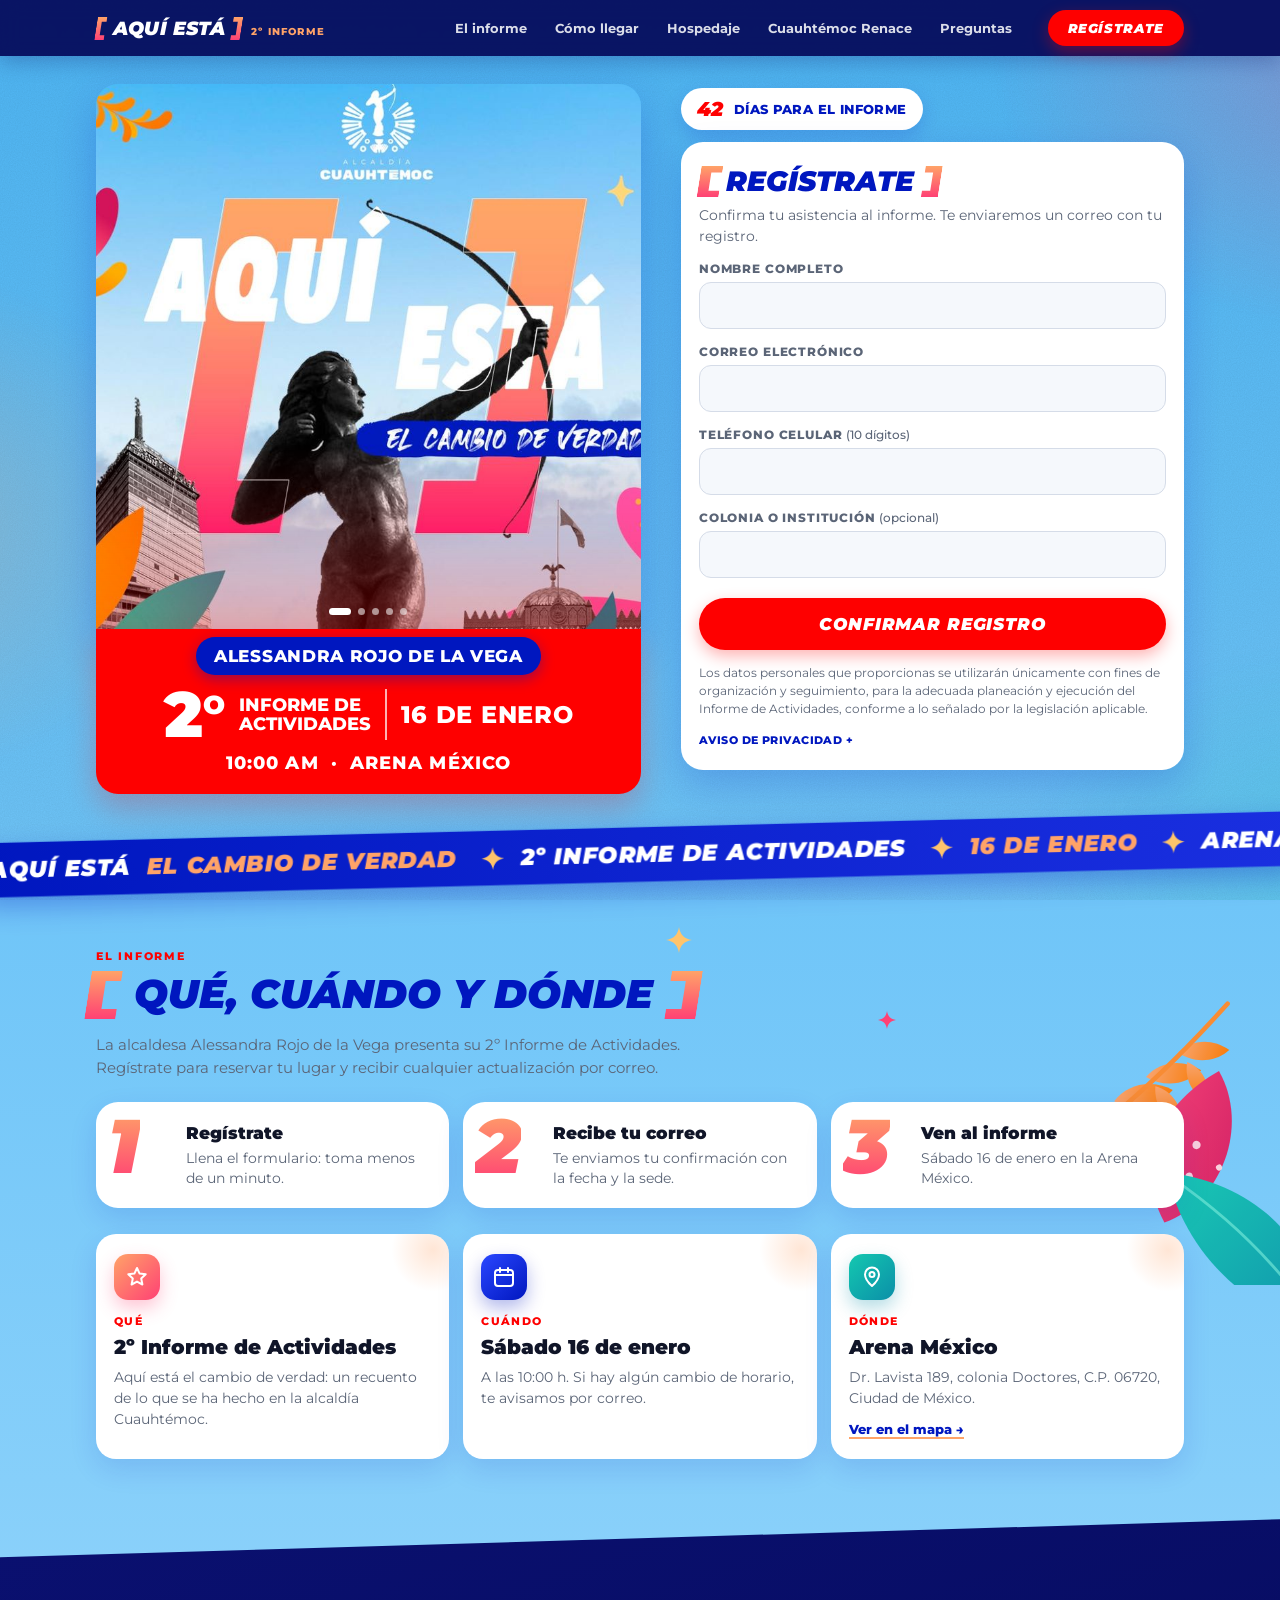
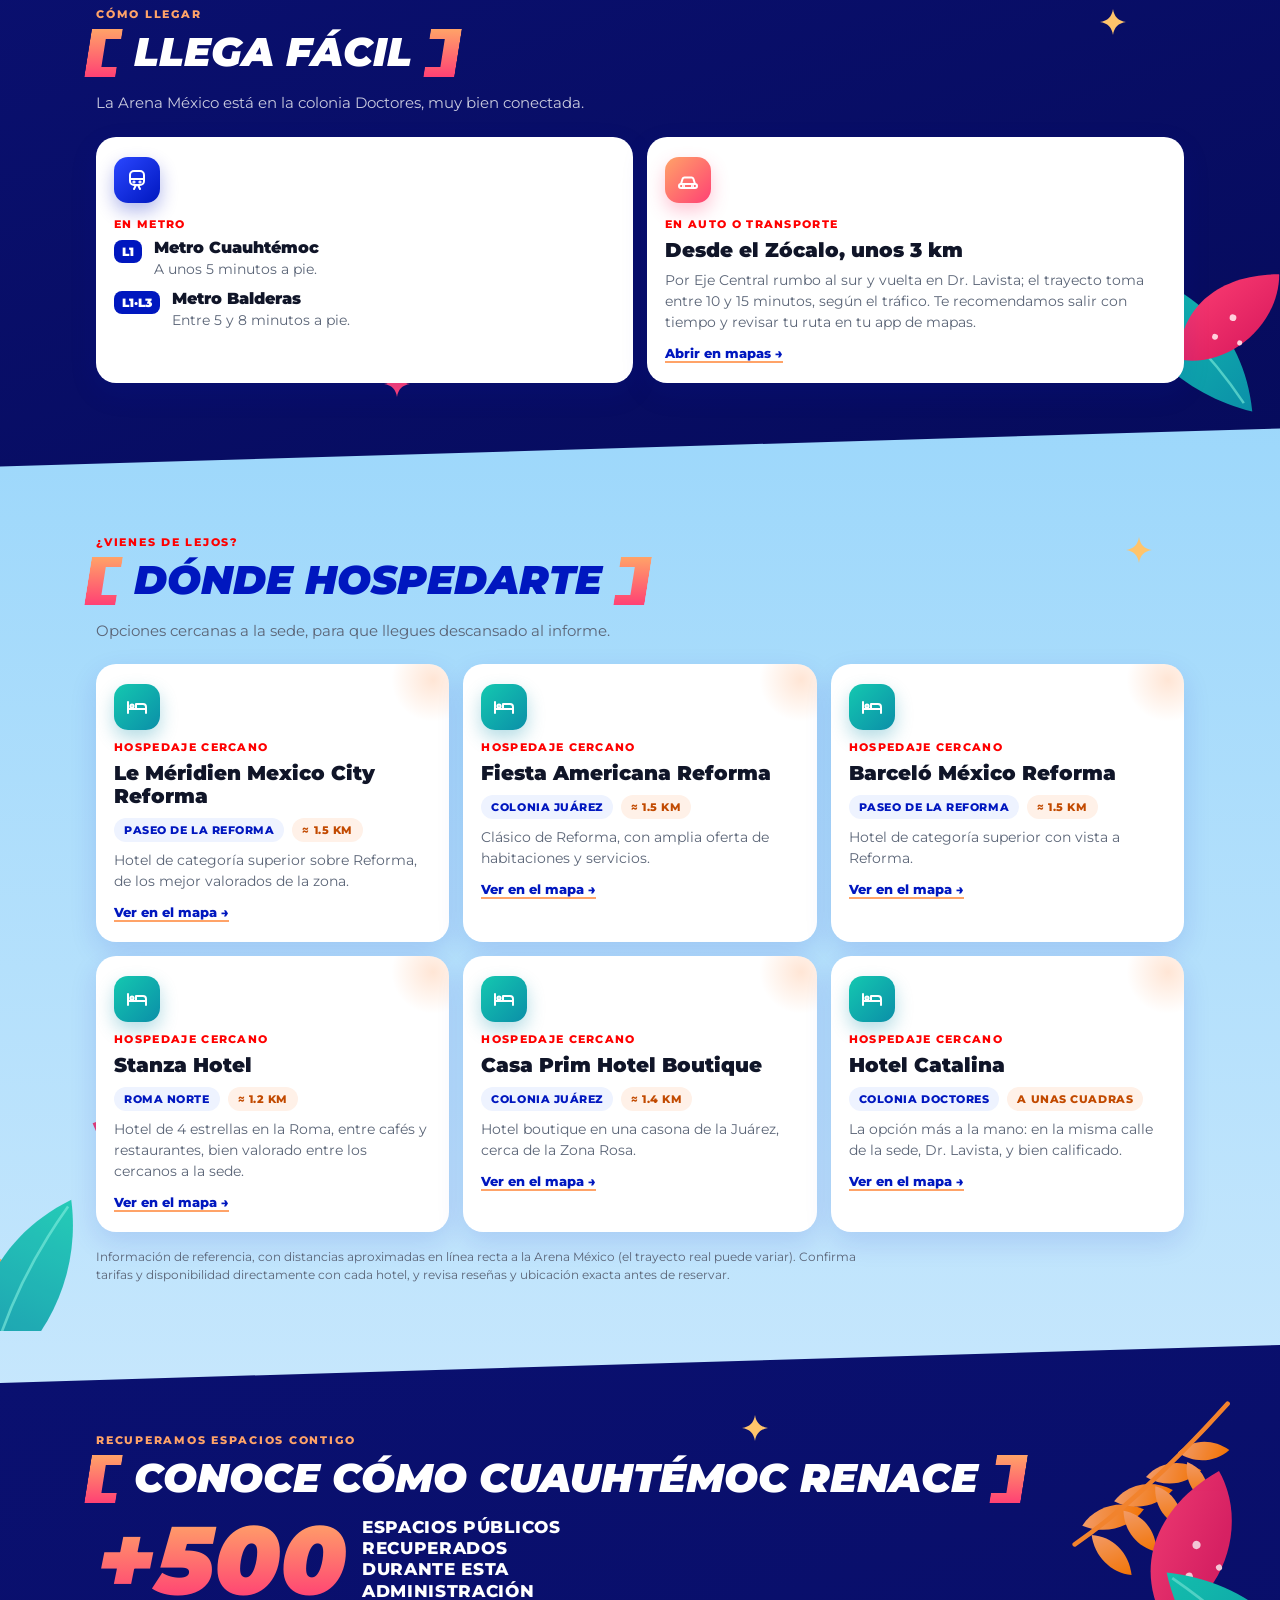
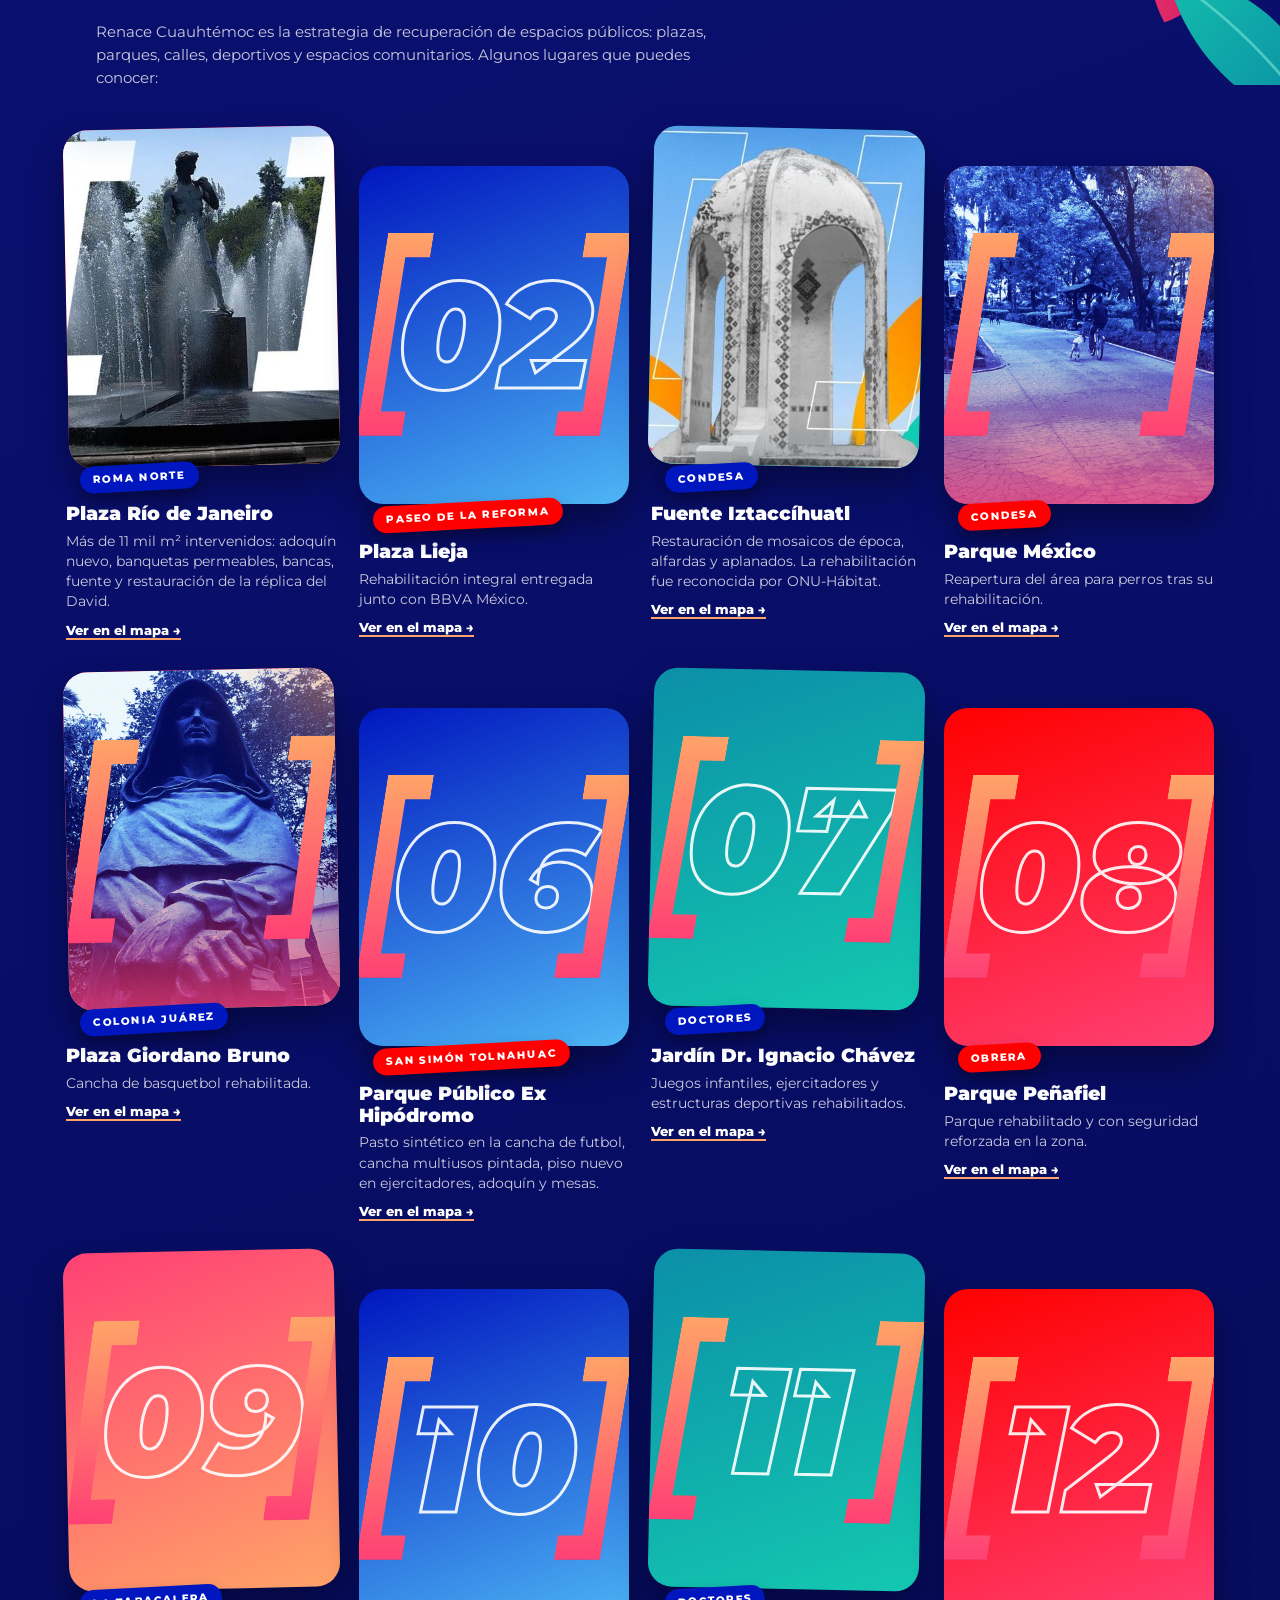
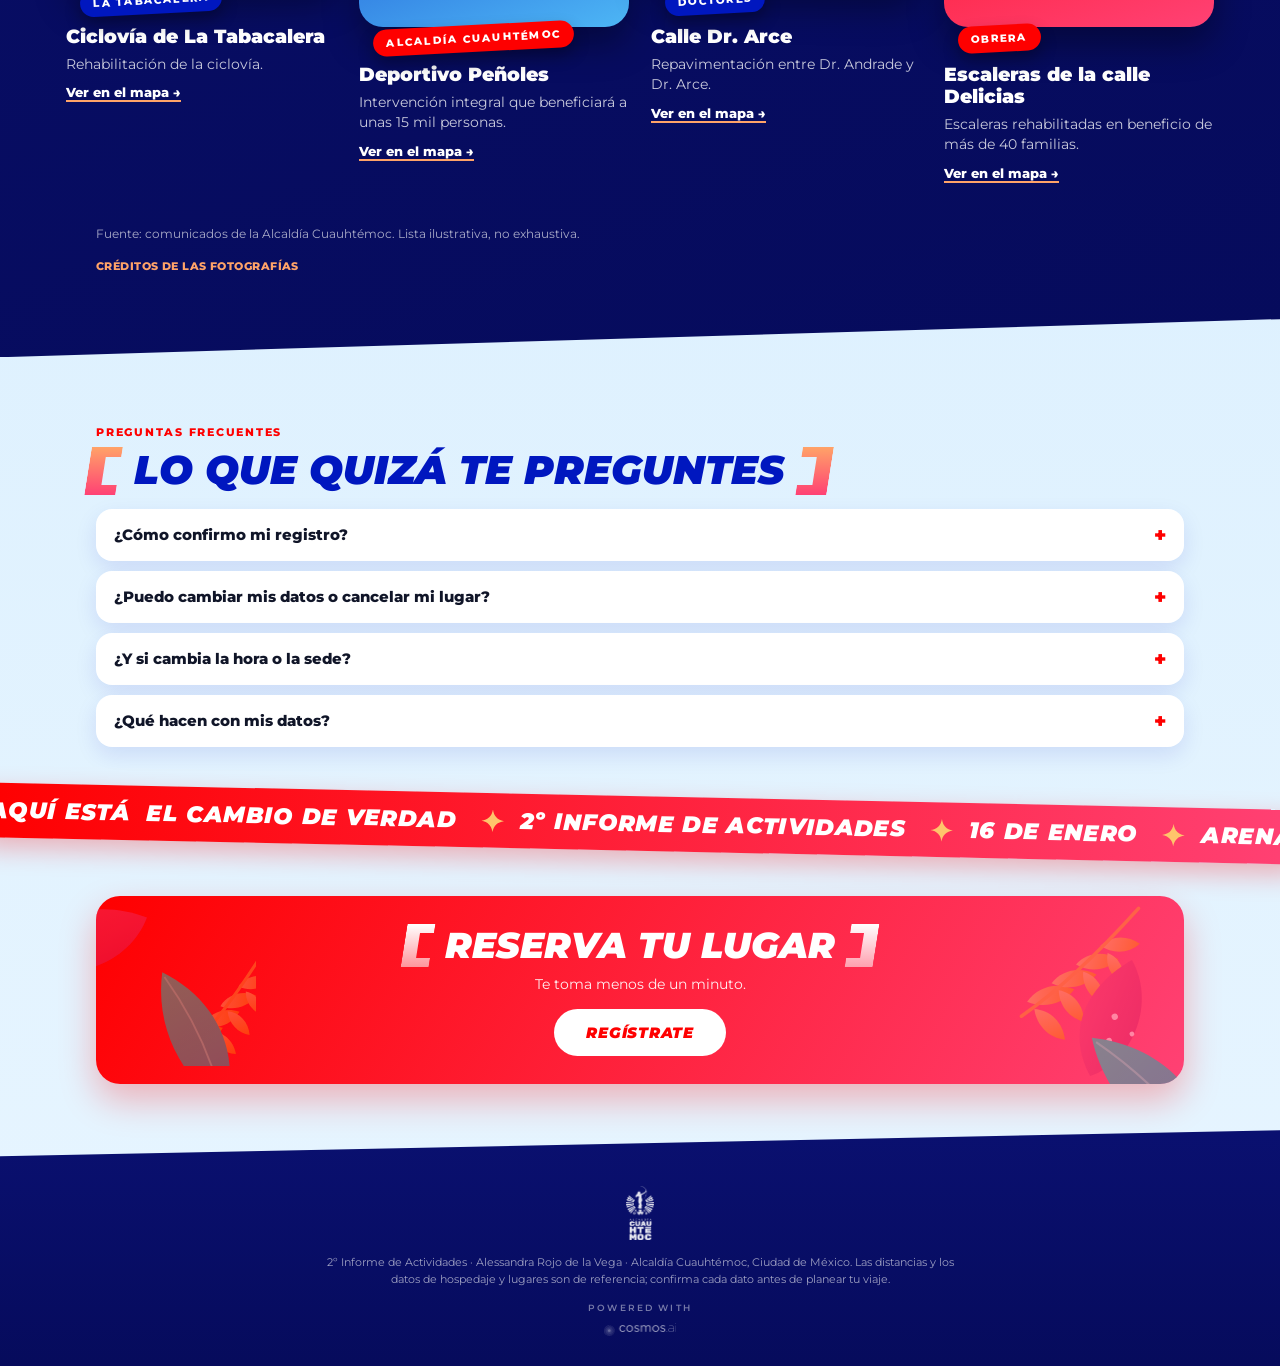
==== commit 461a8f05: "Impressum 'powered with cosmos.ai' en landing, invitación, panel, puerta, correo y vistas previas Co" ====
--- a/index.html
+++ b/index.html
@@ -425,7 +425,7 @@
 <footer class="pie">
   <img class="al" src="alcaldia.png" alt="Alcaldía Cuauhtémoc">
   <p>2º Informe de Actividades · Alessandra Rojo de la Vega · Alcaldía Cuauhtémoc, Ciudad de México. Las distancias y los datos de hospedaje y lugares son de referencia; confirma cada dato antes de planear tu viaje.</p>
-  <span>powered by</span><img class="cs" src="cosmos.png" alt="cosmos.ai">
+  <span>powered with</span><img class="cs" src="cosmos.png" alt="cosmos.ai">
 </footer>
 <a class="cta" id="cta" href="#registro">Regístrate</a>
 
